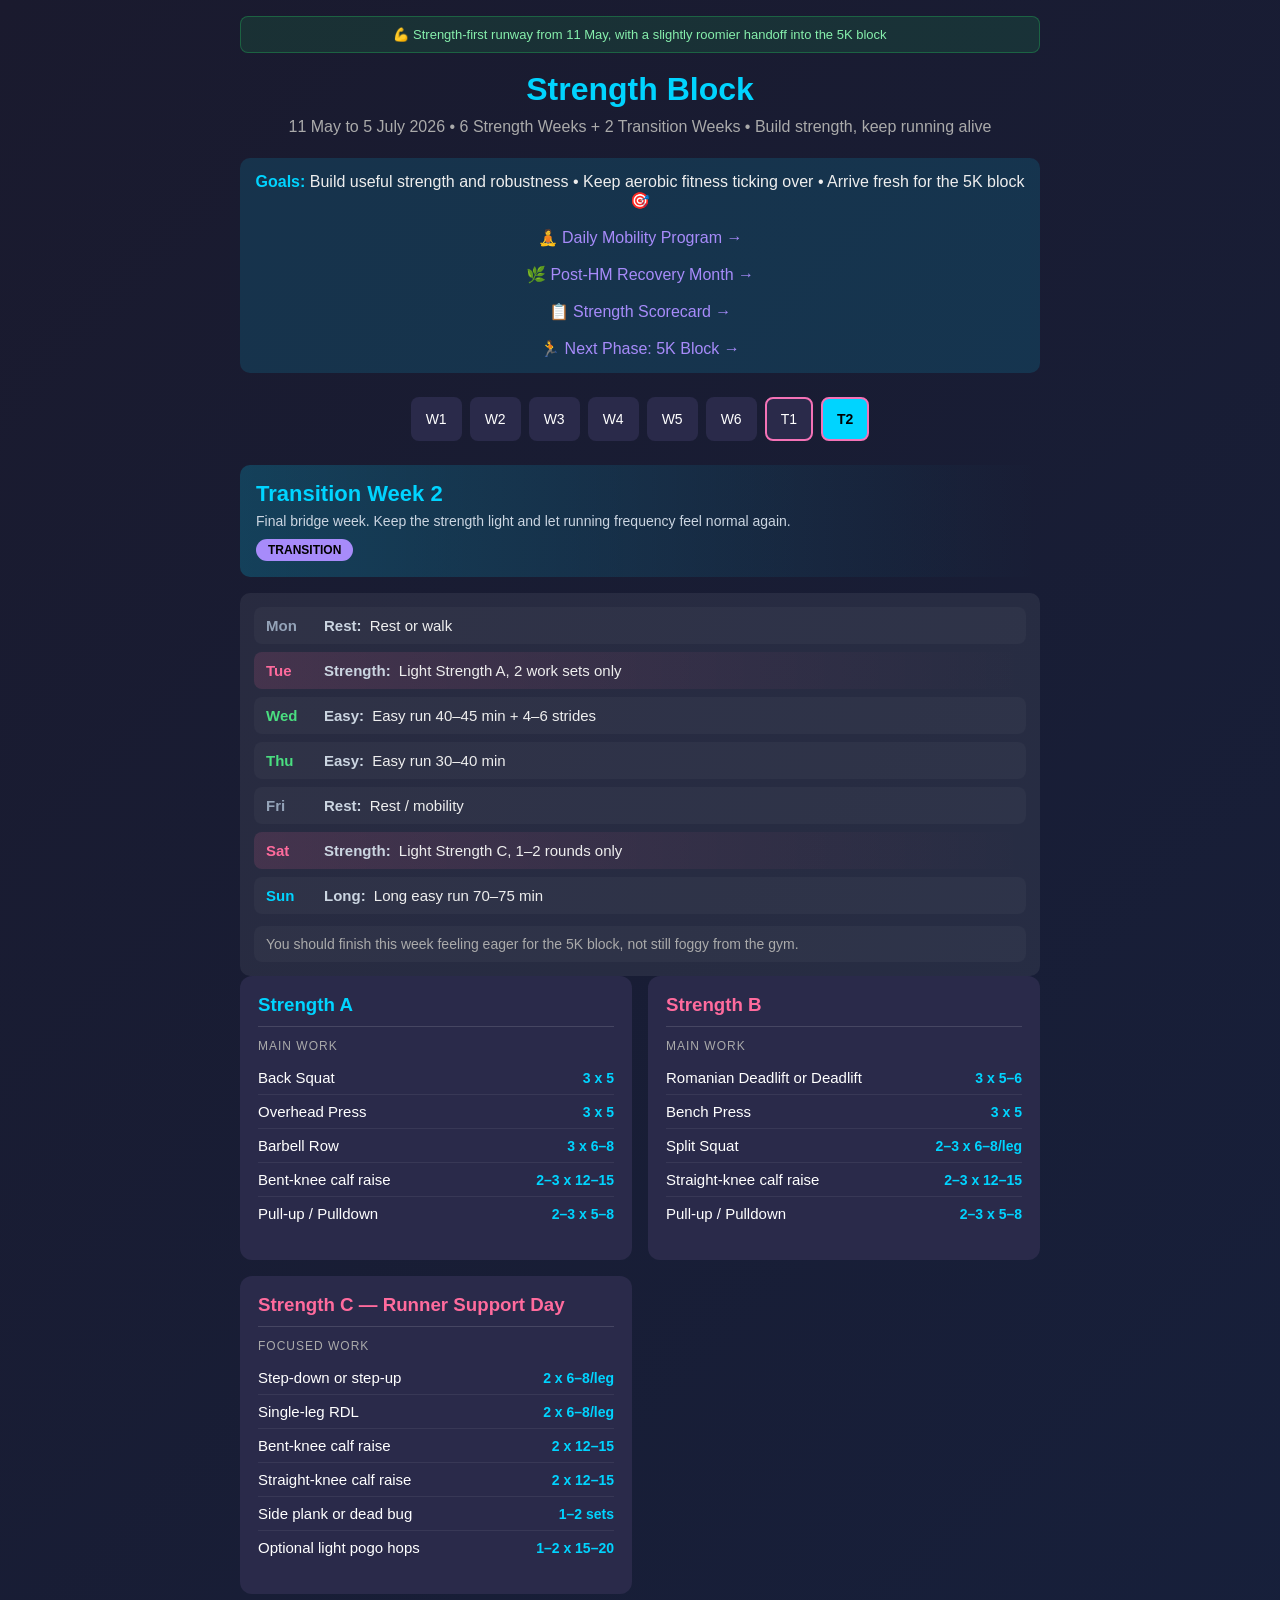
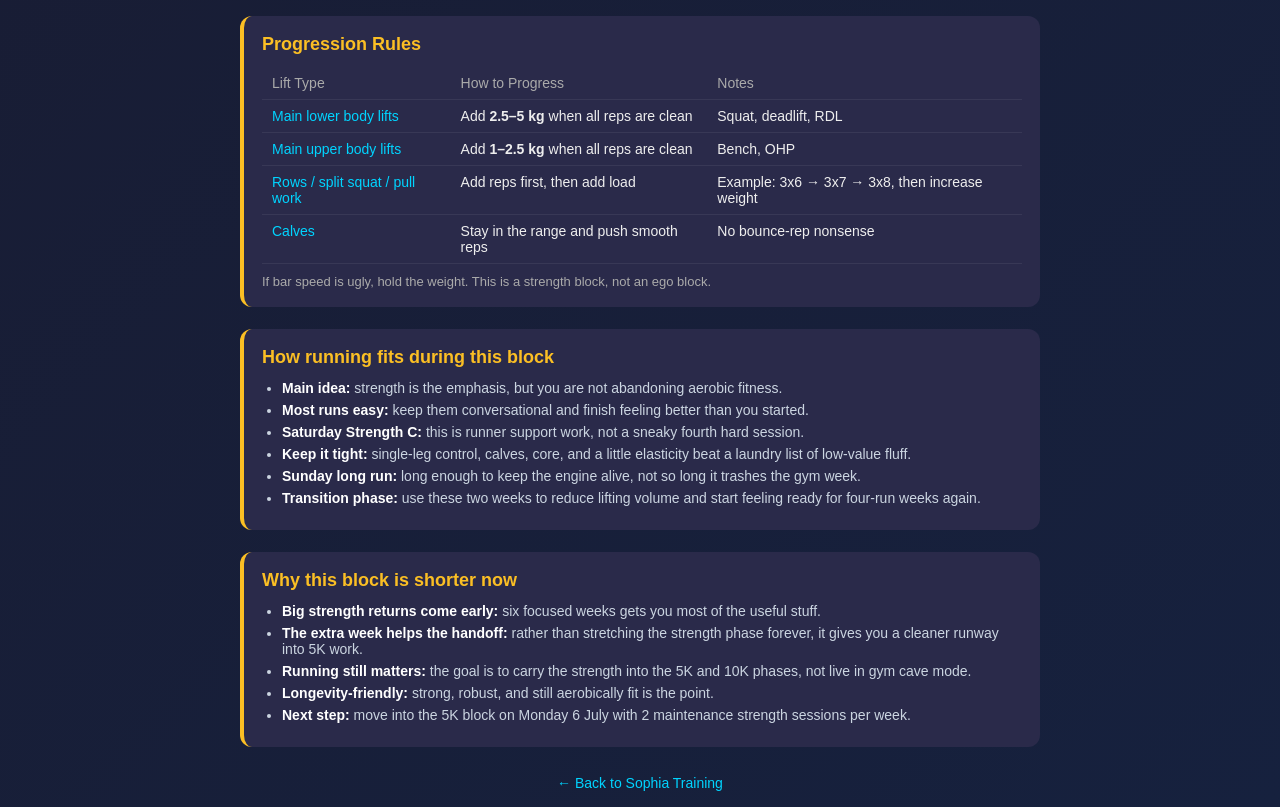
==== index.html @ 0cc6cc64 "Streamline training site accessibility" ====
<!DOCTYPE html>
<html lang="en">
<head>
    <meta charset="UTF-8">
    <meta name="viewport" content="width=device-width, initial-scale=1.0">
    <title>Strength Block</title>
    <link rel="stylesheet" href="styles.css">
</head>
<body>
    <main class="container">
        <div class="draft-banner">💪 Strength-first runway from 11 May, with a slightly roomier handoff into the 5K block</div>

        <h1>Strength Block</h1>
        <p class="subtitle">11 May to 5 July 2026 • 6 Strength Weeks + 2 Transition Weeks • Build strength, keep running alive</p>

        <div class="goal">
            <strong>Goals:</strong> Build useful strength and robustness • Keep aerobic fitness ticking over • Arrive fresh for the 5K block 🎯
            <br><br>
            <a class="goal-link" href="mobility.html">🧘 Daily Mobility Program →</a>
            <br><br>
            <a class="goal-link" href="recovery-block.html">🌿 Post-HM Recovery Month →</a>
            <br><br>
            <a class="goal-link" href="strength-scorecard.html">📋 Strength Scorecard →</a>
            <br><br>
            <a class="goal-link" href="5k-block.html">🏃 Next Phase: 5K Block →</a>
        </div>

        <nav class="week-nav" aria-label="Week selector">
            <button class="week-btn" data-week="1">W1</button>
            <button class="week-btn" data-week="2">W2</button>
            <button class="week-btn" data-week="3">W3</button>
            <button class="week-btn" data-week="4">W4</button>
            <button class="week-btn" data-week="5">W5</button>
            <button class="week-btn" data-week="6">W6</button>
            <button class="week-btn transition" data-week="7">T1</button>
            <button class="week-btn transition" data-week="8">T2</button>
        </nav>

        <div class="week active" id="week1">
            <div class="week-header">
                <h2>Week 1</h2>
                <div class="week-summary">Start light. Learn the rhythm. No heroics.</div>
                <span class="phase-tag phase-build">BASE / GROOVE</span>
            </div>
            <div class="week-card">
                <div class="day day-rest"><div class="day-name">Mon</div><div class="day-desc"><span class="day-type">Rest:</span> Rest or gentle walk</div></div>
                <div class="day day-strength"><div class="day-name">Tue</div><div class="day-desc"><span class="day-type">Strength:</span> Strength A — Squat 42.5 kg, OHP 17.5 kg, Row 25 kg</div></div>
                <div class="day day-easy"><div class="day-name">Wed</div><div class="day-desc"><span class="day-type">Easy:</span> Easy run 30–40 min + 4 strides</div></div>
                <div class="day day-strength"><div class="day-name">Thu</div><div class="day-desc"><span class="day-type">Strength:</span> Strength B — Deadlift 50 kg, Bench 27.5 kg</div></div>
                <div class="day day-rest"><div class="day-name">Fri</div><div class="day-desc"><span class="day-type">Rest:</span> Rest / mobility</div></div>
                <div class="day day-strength"><div class="day-name">Sat</div><div class="day-desc"><span class="day-type">Strength:</span> Strength C — light runner support day</div></div>
                <div class="day day-long"><div class="day-name">Sun</div><div class="day-desc"><span class="day-type">Long:</span> Long easy run 50–60 min</div></div>
                <div class="note">Keep 2–4 reps in reserve on the main lifts. These listed weights are just for week 1. The point is to get stronger without burying the running legs.</div>
            </div>
        </div>

        <div class="week" id="week2">
            <div class="week-header">
                <h2>Week 2</h2>
                <div class="week-summary">Same structure. Tiny progression only if week 1 felt clean.</div>
                <span class="phase-tag phase-build">BASE / GROOVE</span>
            </div>
            <div class="week-card">
                <div class="day day-rest"><div class="day-name">Mon</div><div class="day-desc"><span class="day-type">Rest:</span> Rest or gentle walk</div></div>
                <div class="day day-strength"><div class="day-name">Tue</div><div class="day-desc"><span class="day-type">Strength:</span> Strength A</div></div>
                <div class="day day-easy"><div class="day-name">Wed</div><div class="day-desc"><span class="day-type">Easy:</span> Easy run 35–40 min + 4 strides</div></div>
                <div class="day day-strength"><div class="day-name">Thu</div><div class="day-desc"><span class="day-type">Strength:</span> Strength B</div></div>
                <div class="day day-rest"><div class="day-name">Fri</div><div class="day-desc"><span class="day-type">Rest:</span> Rest / mobility</div></div>
                <div class="day day-strength"><div class="day-name">Sat</div><div class="day-desc"><span class="day-type">Strength:</span> Strength C — light runner support day</div></div>
                <div class="day day-long"><div class="day-name">Sun</div><div class="day-desc"><span class="day-type">Long:</span> Long easy run 55–65 min</div></div>
            </div>
        </div>

        <div class="week" id="week3">
            <div class="week-header">
                <h2>Week 3</h2>
                <div class="week-summary">Build consistency. Add a little more aerobic support, not more drama.</div>
                <span class="phase-tag phase-progress">PROGRESS / BUILD</span>
            </div>
            <div class="week-card">
                <div class="day day-rest"><div class="day-name">Mon</div><div class="day-desc"><span class="day-type">Rest:</span> Rest or walk</div></div>
                <div class="day day-strength"><div class="day-name">Tue</div><div class="day-desc"><span class="day-type">Strength:</span> Strength A</div></div>
                <div class="day day-easy"><div class="day-name">Wed</div><div class="day-desc"><span class="day-type">Easy:</span> Easy run 35–45 min + 4–6 strides</div></div>
                <div class="day day-strength"><div class="day-name">Thu</div><div class="day-desc"><span class="day-type">Strength:</span> Strength B</div></div>
                <div class="day day-rest"><div class="day-name">Fri</div><div class="day-desc"><span class="day-type">Rest:</span> Rest / recovery</div></div>
                <div class="day day-strength"><div class="day-name">Sat</div><div class="day-desc"><span class="day-type">Strength:</span> Strength C — light runner support day</div></div>
                <div class="day day-long"><div class="day-name">Sun</div><div class="day-desc"><span class="day-type">Long:</span> Long easy run 60–70 min</div></div>
            </div>
        </div>

        <div class="week" id="week4">
            <div class="week-header">
                <h2>Week 4</h2>
                <div class="week-summary">Keep building, but stay tidy. No ugly grinders in the gym.</div>
                <span class="phase-tag phase-progress">PROGRESS / BUILD</span>
            </div>
            <div class="week-card">
                <div class="day day-rest"><div class="day-name">Mon</div><div class="day-desc"><span class="day-type">Rest:</span> Rest or walk</div></div>
                <div class="day day-strength"><div class="day-name">Tue</div><div class="day-desc"><span class="day-type">Strength:</span> Strength A</div></div>
                <div class="day day-easy"><div class="day-name">Wed</div><div class="day-desc"><span class="day-type">Easy:</span> Easy run 35–45 min + 4–6 strides</div></div>
                <div class="day day-strength"><div class="day-name">Thu</div><div class="day-desc"><span class="day-type">Strength:</span> Strength B</div></div>
                <div class="day day-rest"><div class="day-name">Fri</div><div class="day-desc"><span class="day-type">Rest:</span> Rest / mobility</div></div>
                <div class="day day-strength"><div class="day-name">Sat</div><div class="day-desc"><span class="day-type">Strength:</span> Strength C — light runner support day</div></div>
                <div class="day day-long"><div class="day-name">Sun</div><div class="day-desc"><span class="day-type">Long:</span> Long easy run 65–75 min</div></div>
            </div>
        </div>

        <div class="week" id="week5">
            <div class="week-header">
                <h2>Week 5</h2>
                <div class="week-summary">Peak strength week, but still sane. Running stays supportive.</div>
                <span class="phase-tag phase-progress">PEAK STRENGTH</span>
            </div>
            <div class="week-card">
                <div class="day day-rest"><div class="day-name">Mon</div><div class="day-desc"><span class="day-type">Rest:</span> Rest or walk</div></div>
                <div class="day day-strength"><div class="day-name">Tue</div><div class="day-desc"><span class="day-type">Strength:</span> Strength A</div></div>
                <div class="day day-easy"><div class="day-name">Wed</div><div class="day-desc"><span class="day-type">Easy:</span> Easy run 35–45 min + strides</div></div>
                <div class="day day-strength"><div class="day-name">Thu</div><div class="day-desc"><span class="day-type">Strength:</span> Strength B</div></div>
                <div class="day day-rest"><div class="day-name">Fri</div><div class="day-desc"><span class="day-type">Rest:</span> Rest / recovery</div></div>
                <div class="day day-strength"><div class="day-name">Sat</div><div class="day-desc"><span class="day-type">Strength:</span> Strength C — light runner support day</div></div>
                <div class="day day-long"><div class="day-name">Sun</div><div class="day-desc"><span class="day-type">Long:</span> Long easy run 70–75 min</div></div>
                <div class="note">If fatigue gets a bit spicy, cut accessory volume before touching the main lifts.</div>
            </div>
        </div>

        <div class="week" id="week6">
            <div class="week-header">
                <h2>Week 6</h2>
                <div class="week-summary">Consolidate. Strong, fresh-ish, and ready to pivot toward running.</div>
                <span class="phase-tag phase-progress">CONSOLIDATE</span>
            </div>
            <div class="week-card">
                <div class="day day-rest"><div class="day-name">Mon</div><div class="day-desc"><span class="day-type">Rest:</span> Rest or walk</div></div>
                <div class="day day-strength"><div class="day-name">Tue</div><div class="day-desc"><span class="day-type">Strength:</span> Strength A, slightly reduced volume</div></div>
                <div class="day day-easy"><div class="day-name">Wed</div><div class="day-desc"><span class="day-type">Easy:</span> Easy run 35–45 min + strides</div></div>
                <div class="day day-strength"><div class="day-name">Thu</div><div class="day-desc"><span class="day-type">Strength:</span> Strength B, slightly reduced volume</div></div>
                <div class="day day-rest"><div class="day-name">Fri</div><div class="day-desc"><span class="day-type">Rest:</span> Rest / mobility</div></div>
                <div class="day day-strength"><div class="day-name">Sat</div><div class="day-desc"><span class="day-type">Strength:</span> Strength C — lighter, reduced volume</div></div>
                <div class="day day-long"><div class="day-name">Sun</div><div class="day-desc"><span class="day-type">Long:</span> Long easy run 65–75 min</div></div>
            </div>
        </div>

        <div class="week" id="week7">
            <div class="week-header">
                <h2>Transition Week 1</h2>
                <div class="week-summary">Start reducing gym fatigue and let the running come back up a notch.</div>
                <span class="phase-tag phase-transition">TRANSITION</span>
            </div>
            <div class="week-card">
                <div class="day day-rest"><div class="day-name">Mon</div><div class="day-desc"><span class="day-type">Rest:</span> Rest or walk</div></div>
                <div class="day day-strength"><div class="day-name">Tue</div><div class="day-desc"><span class="day-type">Strength:</span> Light Strength A</div></div>
                <div class="day day-easy"><div class="day-name">Wed</div><div class="day-desc"><span class="day-type">Easy:</span> Easy run 35–45 min + 4 strides</div></div>
                <div class="day day-easy"><div class="day-name">Thu</div><div class="day-desc"><span class="day-type">Easy:</span> Easy run 30–35 min</div></div>
                <div class="day day-rest"><div class="day-name">Fri</div><div class="day-desc"><span class="day-type">Rest:</span> Rest / mobility</div></div>
                <div class="day day-strength"><div class="day-name">Sat</div><div class="day-desc"><span class="day-type">Strength:</span> Light Strength C</div></div>
                <div class="day day-long"><div class="day-name">Sun</div><div class="day-desc"><span class="day-type">Long:</span> Long easy run 70 min</div></div>
                <div class="note">This week should make you feel more like a runner again, not like you snuck in one more strength block.</div>
            </div>
        </div>

        <div class="week" id="week8">
            <div class="week-header">
                <h2>Transition Week 2</h2>
                <div class="week-summary">Final bridge week. Keep the strength light and let running frequency feel normal again.</div>
                <span class="phase-tag phase-transition">TRANSITION</span>
            </div>
            <div class="week-card">
                <div class="day day-rest"><div class="day-name">Mon</div><div class="day-desc"><span class="day-type">Rest:</span> Rest or walk</div></div>
                <div class="day day-strength"><div class="day-name">Tue</div><div class="day-desc"><span class="day-type">Strength:</span> Light Strength A, 2 work sets only</div></div>
                <div class="day day-easy"><div class="day-name">Wed</div><div class="day-desc"><span class="day-type">Easy:</span> Easy run 40–45 min + 4–6 strides</div></div>
                <div class="day day-easy"><div class="day-name">Thu</div><div class="day-desc"><span class="day-type">Easy:</span> Easy run 30–40 min</div></div>
                <div class="day day-rest"><div class="day-name">Fri</div><div class="day-desc"><span class="day-type">Rest:</span> Rest / mobility</div></div>
                <div class="day day-strength"><div class="day-name">Sat</div><div class="day-desc"><span class="day-type">Strength:</span> Light Strength C, 1–2 rounds only</div></div>
                <div class="day day-long"><div class="day-name">Sun</div><div class="day-desc"><span class="day-type">Long:</span> Long easy run 70–75 min</div></div>
                <div class="note">You should finish this week feeling eager for the 5K block, not still foggy from the gym.</div>
            </div>
        </div>

        <div class="sessions">
            <div class="session session-a">
                <h3>Strength A</h3>
                <div class="exercise-group">
                    <div class="exercise-group-title">Main Work</div>
                    <div class="exercise"><span class="exercise-name">Back Squat</span><span class="exercise-sets">3 x 5</span></div>
                    <div class="exercise"><span class="exercise-name">Overhead Press</span><span class="exercise-sets">3 x 5</span></div>
                    <div class="exercise"><span class="exercise-name">Barbell Row</span><span class="exercise-sets">3 x 6–8</span></div>
                    <div class="exercise"><span class="exercise-name">Bent-knee calf raise</span><span class="exercise-sets">2–3 x 12–15</span></div>
                    <div class="exercise"><span class="exercise-name">Pull-up / Pulldown</span><span class="exercise-sets">2–3 x 5–8</span></div>
                </div>
            </div>

            <div class="session session-b">
                <h3>Strength B</h3>
                <div class="exercise-group">
                    <div class="exercise-group-title">Main Work</div>
                    <div class="exercise"><span class="exercise-name">Romanian Deadlift or Deadlift</span><span class="exercise-sets">3 x 5–6</span></div>
                    <div class="exercise"><span class="exercise-name">Bench Press</span><span class="exercise-sets">3 x 5</span></div>
                    <div class="exercise"><span class="exercise-name">Split Squat</span><span class="exercise-sets">2–3 x 6–8/leg</span></div>
                    <div class="exercise"><span class="exercise-name">Straight-knee calf raise</span><span class="exercise-sets">2–3 x 12–15</span></div>
                    <div class="exercise"><span class="exercise-name">Pull-up / Pulldown</span><span class="exercise-sets">2–3 x 5–8</span></div>
                </div>
            </div>

            <div class="session session-b">
                <h3>Strength C — Runner Support Day</h3>
                <div class="exercise-group">
                    <div class="exercise-group-title">Focused Work</div>
                    <div class="exercise"><span class="exercise-name">Step-down or step-up</span><span class="exercise-sets">2 x 6–8/leg</span></div>
                    <div class="exercise"><span class="exercise-name">Single-leg RDL</span><span class="exercise-sets">2 x 6–8/leg</span></div>
                    <div class="exercise"><span class="exercise-name">Bent-knee calf raise</span><span class="exercise-sets">2 x 12–15</span></div>
                    <div class="exercise"><span class="exercise-name">Straight-knee calf raise</span><span class="exercise-sets">2 x 12–15</span></div>
                    <div class="exercise"><span class="exercise-name">Side plank or dead bug</span><span class="exercise-sets">1–2 sets</span></div>
                    <div class="exercise"><span class="exercise-name">Optional light pogo hops</span><span class="exercise-sets">1–2 x 15–20</span></div>
                </div>
            </div>
        </div>

        <div class="info-box">
            <h4>Progression Rules</h4>
            <table>
                <caption class="sr-only">Progression Rules</caption>
                <thead>
                    <tr><th scope="col">Lift Type</th><th scope="col">How to Progress</th><th scope="col">Notes</th></tr>
                </thead>
                <tbody>
                    <tr>
                        <td>Main lower body lifts</td>
                        <td>Add <strong>2.5–5 kg</strong> when all reps are clean</td>
                        <td>Squat, deadlift, RDL</td>
                    </tr>
                    <tr>
                        <td>Main upper body lifts</td>
                        <td>Add <strong>1–2.5 kg</strong> when all reps are clean</td>
                        <td>Bench, OHP</td>
                    </tr>
                    <tr>
                        <td>Rows / split squat / pull work</td>
                        <td>Add reps first, then add load</td>
                        <td>Example: 3x6 → 3x7 → 3x8, then increase weight</td>
                    </tr>
                    <tr>
                        <td>Calves</td>
                        <td>Stay in the range and push smooth reps</td>
                        <td>No bounce-rep nonsense</td>
                    </tr>
                </tbody>
            </table>
            <p>If bar speed is ugly, hold the weight. This is a strength block, not an ego block.</p>
        </div>

        <div class="info-box">
            <h4>How running fits during this block</h4>
            <ul>
                <li><strong>Main idea:</strong> strength is the emphasis, but you are not abandoning aerobic fitness.</li>
                <li><strong>Most runs easy:</strong> keep them conversational and finish feeling better than you started.</li>
                <li><strong>Saturday Strength C:</strong> this is runner support work, not a sneaky fourth hard session.</li>
                <li><strong>Keep it tight:</strong> single-leg control, calves, core, and a little elasticity beat a laundry list of low-value fluff.</li>
                <li><strong>Sunday long run:</strong> long enough to keep the engine alive, not so long it trashes the gym week.</li>
                <li><strong>Transition phase:</strong> use these two weeks to reduce lifting volume and start feeling ready for four-run weeks again.</li>
            </ul>
        </div>

        <div class="info-box">
            <h4>Why this block is shorter now</h4>
            <ul>
                <li><strong>Big strength returns come early:</strong> six focused weeks gets you most of the useful stuff.</li>
                <li><strong>The extra week helps the handoff:</strong> rather than stretching the strength phase forever, it gives you a cleaner runway into 5K work.</li>
                <li><strong>Running still matters:</strong> the goal is to carry the strength into the 5K and 10K phases, not live in gym cave mode.</li>
                <li><strong>Longevity-friendly:</strong> strong, robust, and still aerobically fit is the point.</li>
                <li><strong>Next step:</strong> move into the 5K block on Monday 6 July with 2 maintenance strength sessions per week.</li>
            </ul>
        </div>
        <a class="back-link" href="index.html">← Back to Sophia Training</a>
    </main>

    <script src="training.js"></script>
    <script>
        document.addEventListener("DOMContentLoaded", function() {
            initWeekTabs({ initialWeek: getWeekFromDate("2026-05-18", 8) });
        });
    </script>
</body>
</html>
---- styles.css ----
* { box-sizing: border-box; margin: 0; padding: 0; }

:root {
    color-scheme: dark;
    --bg-start: #1a1a2e;
    --bg-end: #16213e;
    --panel: #2a2a4a;
    --panel-soft: #ffffff11;
    --panel-softer: #ffffff08;
    --text: #eeeeee;
    --muted: #cbd5e1;
    --subtle: #aaaaaa;
    --subtle-strong: #cbd5e1;
    --cyan: #00d4ff;
    --green: #4ade80;
    --yellow: #fbbf24;
    --pink: #ff6b9d;
    --purple: #a78bfa;
    --red: #f87171;
    --focus: #fbbf24;
}

html { scroll-behavior: smooth; }

body {
    font-family: -apple-system, BlinkMacSystemFont, 'Segoe UI', Roboto, sans-serif;
    background: linear-gradient(135deg, var(--bg-start) 0%, var(--bg-end) 100%);
    color: var(--text);
    min-height: 100vh;
    padding: 16px;
}

a { color: var(--cyan); }
a:hover { text-decoration: underline; }
a:focus-visible,
button:focus-visible,
input:focus-visible {
    outline: 3px solid var(--focus);
    outline-offset: 3px;
}

.container { max-width: 800px; margin: 0 auto; }
.sr-only {
    position: absolute;
    width: 1px;
    height: 1px;
    padding: 0;
    margin: -1px;
    overflow: hidden;
    clip: rect(0, 0, 0, 0);
    white-space: nowrap;
    border: 0;
}

h1 { text-align: center; margin-bottom: 10px; color: var(--cyan); }
.subtitle { text-align: center; color: var(--subtle); margin-bottom: 22px; }

.goal {
    text-align: center;
    background: #00d4ff22;
    padding: 15px;
    border-radius: 10px;
    margin-bottom: 24px;
}
.goal strong { color: var(--cyan); }
.goal-links {
    display: grid;
    gap: 10px;
    list-style: none;
    margin-top: 16px;
}
.goal a,
.goal-link {
    color: var(--purple);
    text-decoration: none;
}

.draft-banner {
    background: #22c55e22;
    border: 1px solid #22c55e55;
    padding: 10px 15px;
    border-radius: 8px;
    text-align: center;
    margin-bottom: 18px;
    font-size: 13px;
    color: #86efac;
}

.week-nav {
    display: flex;
    flex-wrap: wrap;
    gap: 8px;
    justify-content: center;
    margin-bottom: 24px;
}
.week-btn {
    min-width: 44px;
    min-height: 44px;
    padding: 10px 14px;
    background: var(--panel);
    border: 1px solid transparent;
    color: #fff;
    border-radius: 8px;
    cursor: pointer;
    font-size: 14px;
    transition: background-color 0.2s, color 0.2s, border-color 0.2s;
}
.week-btn:hover,
.week-btn.active,
.week-btn[aria-selected="true"] {
    background: var(--cyan);
    color: #000;
    font-weight: bold;
}
.week-btn.transition { border: 2px solid #f472b6; }
.week-btn.taper { border: 2px solid #ff6b6b; }
.week-btn.busy,
.week-btn.deload { border: 2px solid var(--purple); }
.week-btn.race { background: #ff6b6b; color: #fff; }

.week[hidden] { display: none; }
.week { display: none; }
.week.active { display: block; }
.week-header {
    background: linear-gradient(90deg, #00d4ff33, transparent);
    padding: 16px;
    border-radius: 10px;
    margin-bottom: 16px;
}
.week-header h2 { color: var(--cyan); margin-bottom: 4px; font-size: 22px; }
.week-summary { color: var(--muted); font-size: 14px; margin-top: 6px; }
.phase-tag {
    display: inline-block;
    padding: 4px 12px;
    border-radius: 20px;
    font-size: 12px;
    font-weight: bold;
    margin-top: 10px;
}
.phase-build,
.phase-recover { background: var(--green); color: #000; }
.phase-progress,
.phase-specific,
.phase-maintain,
.phase-peak { background: var(--yellow); color: #000; }
.phase-transition,
.phase-sharpen,
.phase-reset,
.phase-deload { background: var(--purple); color: #000; }
.phase-race,
.phase-taper { background: var(--red); color: #000; }

.week-card {
    background: var(--panel-soft);
    padding: 14px;
    border-radius: 10px;
    display: grid;
    gap: 8px;
}
.day {
    display: flex;
    align-items: center;
    gap: 10px;
    padding: 10px 12px;
    background: var(--panel-softer);
    border-radius: 8px;
}
.day-name { font-weight: bold; font-size: 15px; min-width: 48px; }
.day-strength { background: linear-gradient(90deg, #ff6b9d22, transparent); }
.day-strength .day-name { color: var(--pink); }
.day-easy .day-name { color: var(--green); }
.day-quality .day-name { color: var(--yellow); }
.day-rest .day-name { color: #94a3b8; }
.day-long .day-name { color: var(--cyan); }
.day-desc { color: var(--text); font-size: 15px; flex: 1; }
.day-type {
    display: inline-block;
    margin-right: 4px;
    color: var(--subtle-strong);
    font-weight: 700;
}
.note {
    margin-top: 4px;
    padding: 10px 12px;
    background: var(--panel-softer);
    border-radius: 8px;
    font-size: 14px;
    color: var(--subtle);
}

.sessions { display: grid; gap: 16px; }
@media (min-width: 700px) { .sessions { grid-template-columns: 1fr 1fr; } }
.session {
    background: var(--panel);
    border-radius: 12px;
    padding: 18px;
}
.session h3 {
    color: var(--cyan);
    margin-bottom: 12px;
    padding-bottom: 10px;
    border-bottom: 1px solid #ffffff22;
}
.session-b h3 { color: var(--pink); }
.exercise-group { margin-bottom: 12px; }
.exercise-group-title {
    font-size: 12px;
    color: var(--subtle);
    text-transform: uppercase;
    margin-bottom: 8px;
    letter-spacing: 1px;
}
.exercise {
    display: flex;
    justify-content: space-between;
    align-items: center;
    gap: 10px;
    padding: 8px 0;
    border-bottom: 1px solid #ffffff11;
}
.exercise:last-child { border-bottom: none; }
.exercise-name { flex: 1; font-size: 15px; color: #fff; }
.exercise-sets {
    color: var(--cyan);
    font-weight: bold;
    white-space: nowrap;
    font-size: 14px;
}

.info-box,
.section {
    margin-top: 22px;
    padding: 18px;
    background: var(--panel);
    border-radius: 12px;
    border-left: 4px solid var(--yellow);
}
.info-box h4,
.section h2 {
    color: var(--yellow);
    margin-bottom: 12px;
    font-size: 18px;
}
.info-box table,
.section table,
table {
    width: 100%;
    border-collapse: collapse;
    font-size: 14px;
    margin-top: 10px;
}
caption {
    color: var(--subtle-strong);
    font-weight: 700;
    margin-bottom: 8px;
    text-align: left;
}
.info-box th,
.info-box td,
.section th,
.section td,
th,
td {
    padding: 8px 10px;
    text-align: left;
    border-bottom: 1px solid #ffffff11;
    vertical-align: top;
}
.info-box th,
.section th,
th { color: var(--subtle); font-weight: normal; }
.info-box td:first-child,
.section td:first-child,
td:first-child { color: var(--cyan); }
.info-box p,
.section p { color: var(--subtle); font-size: 13px; margin-top: 10px; }
.info-box ul,
.section ul { padding-left: 20px; }
.info-box li,
.section li { font-size: 14px; color: var(--muted); margin-bottom: 6px; }
.info-box li strong,
.section li strong,
.section strong { color: #fff; }

.back-link {
    display: block;
    text-align: center;
    margin-top: 28px;
    color: var(--cyan);
    text-decoration: none;
    font-size: 14px;
}

.archive-links { display: grid; gap: 12px; }
.archive-link {
    display: block;
    padding: 14px 16px;
    background: var(--panel-softer);
    border-radius: 10px;
    text-decoration: none;
    color: var(--text);
    transition: background-color 0.2s;
}
.archive-link:hover { background: #00d4ff22; }
.archive-link strong { color: var(--cyan); display: block; margin-bottom: 4px; }
.archive-link span { color: var(--subtle); font-size: 14px; }

@media (prefers-reduced-motion: reduce) {
    html { scroll-behavior: auto; }
    *,
    *::before,
    *::after {
        animation-duration: 0.01ms !important;
        animation-iteration-count: 1 !important;
        scroll-behavior: auto !important;
        transition-duration: 0.01ms !important;
    }
}

@media (max-width: 600px) {
    body { padding: 12px; }
    h1 { font-size: 28px; }
    .subtitle { font-size: 15px; margin-bottom: 18px; }
    .goal { padding: 12px; margin-bottom: 18px; font-size: 15px; }
    .week-nav { gap: 6px; margin-bottom: 18px; }
    .week-btn { padding: 9px 11px; font-size: 13px; }
    .week-header { padding: 14px; }
    .week-header h2 { font-size: 20px; }
    .week-summary { font-size: 13px; }
    .week-card { padding: 10px; gap: 6px; }
    .day { padding: 9px 10px; align-items: flex-start; }
    .day-name { min-width: 40px; font-size: 14px; }
    .day-desc { font-size: 14px; line-height: 1.4; }
    .exercise { align-items: flex-start; }
    .exercise-name { font-size: 14px; }
    .exercise-sets { font-size: 13px; }
    .info-box,
    .section { padding: 14px; overflow-x: auto; }
    .info-box table,
    .section table,
    table { font-size: 13px; }
    .info-box th,
    .info-box td,
    .section th,
    .section td,
    th,
    td { padding: 7px 8px; }
}
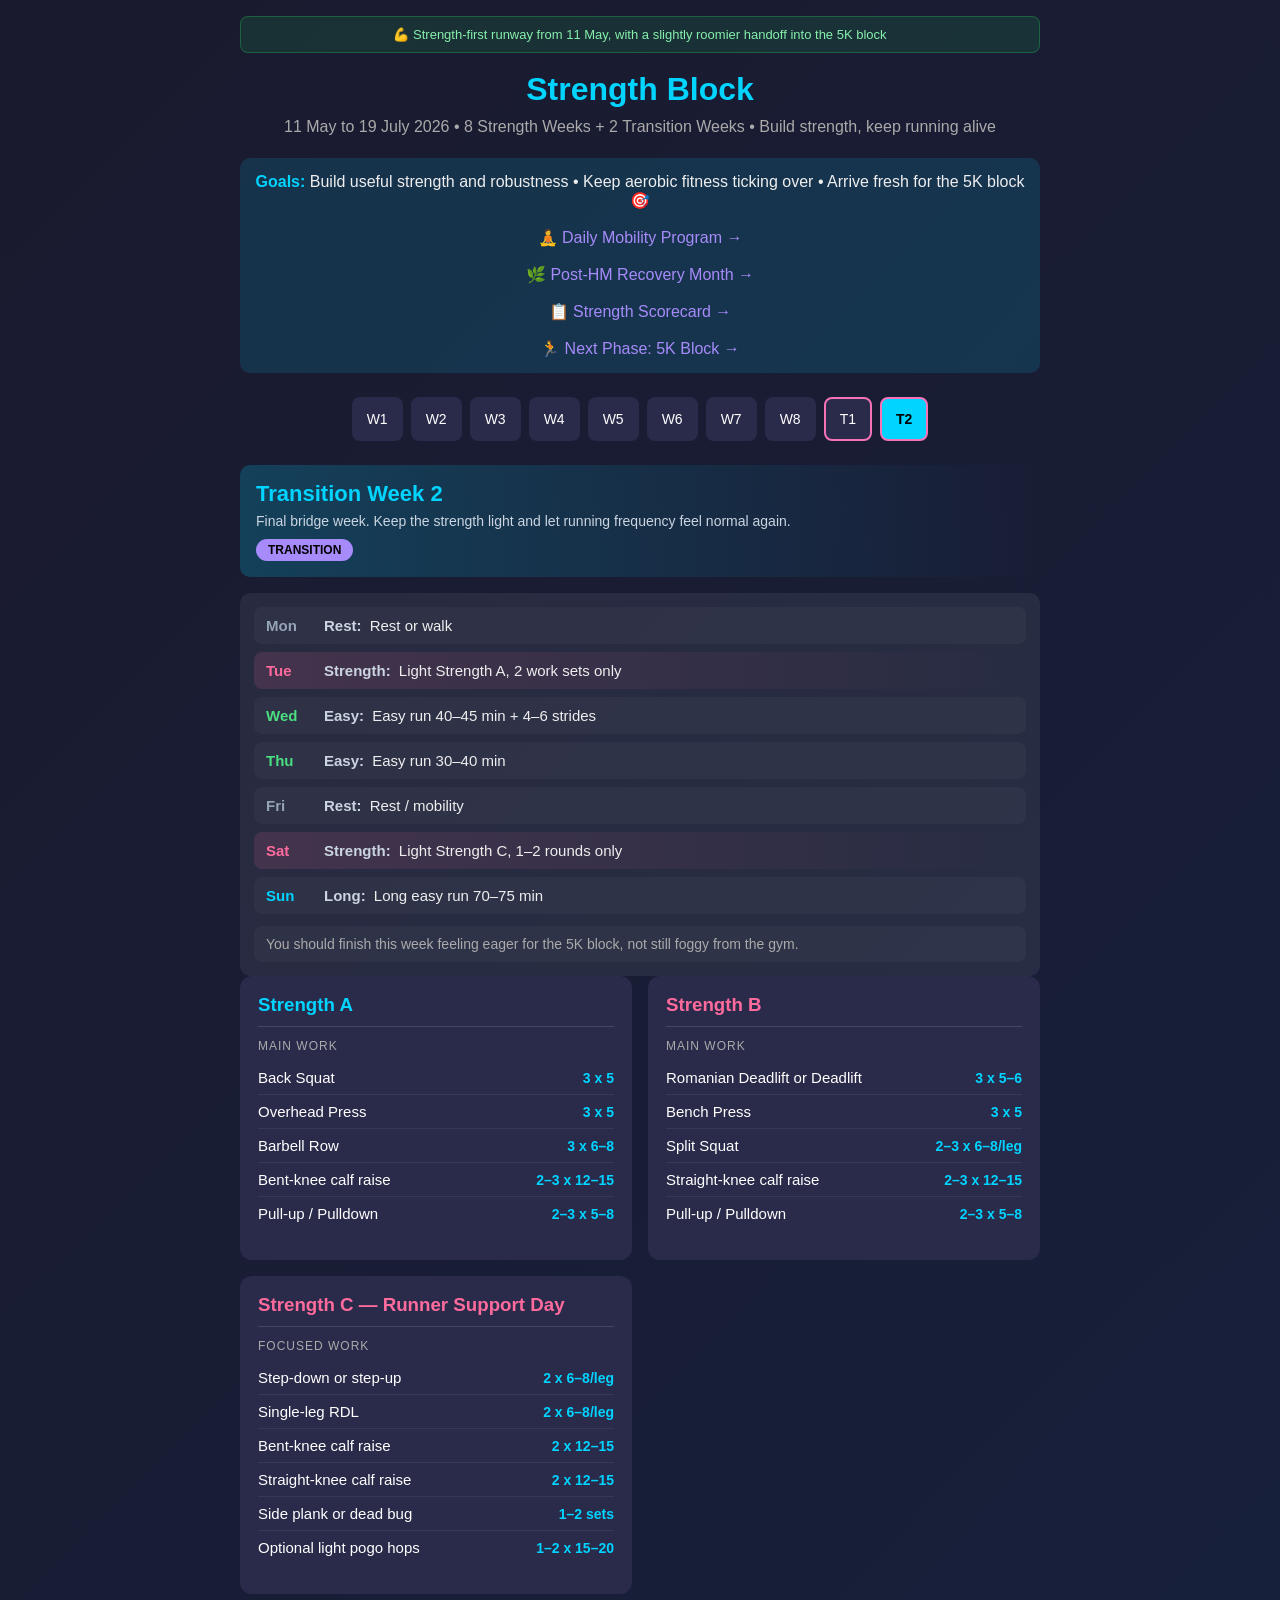
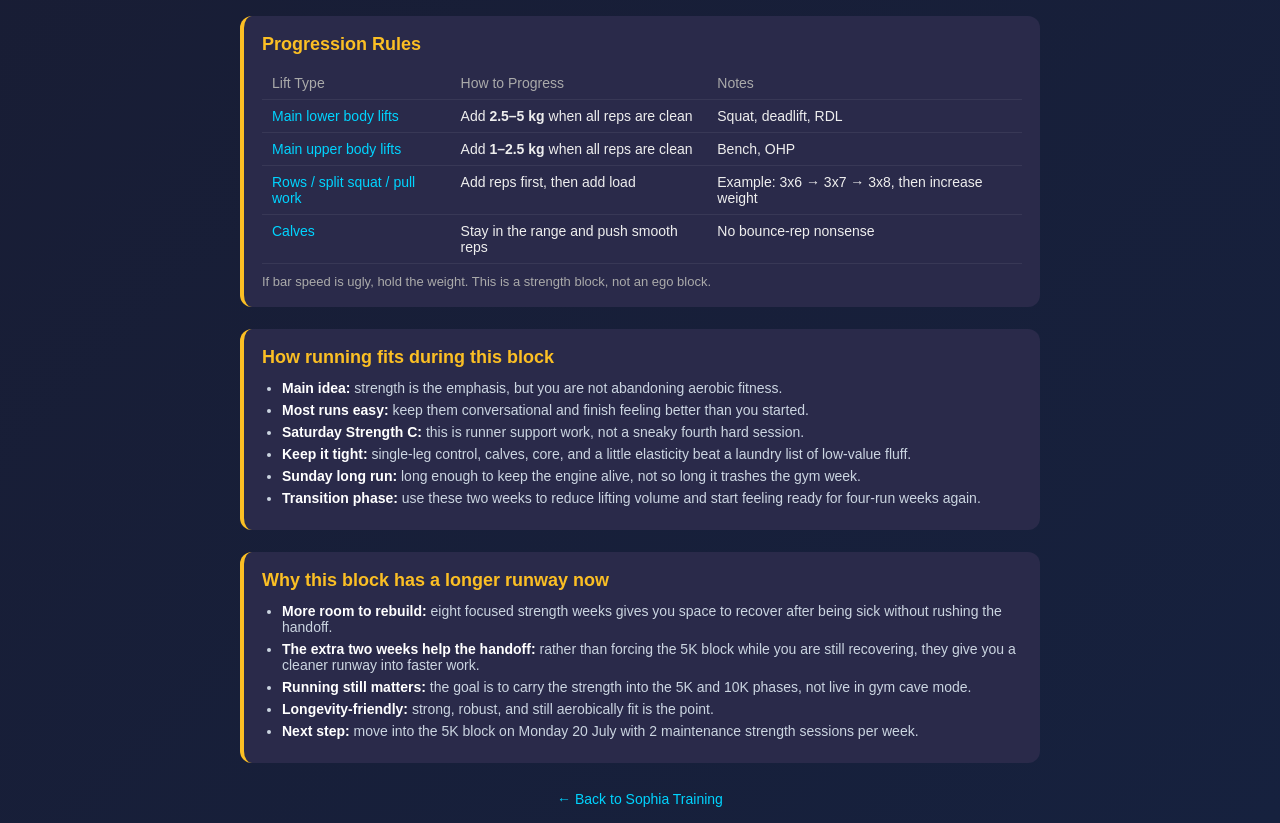
==== commit bc6e0d98: "Extend strength block after illness" ====
--- a/index.html
+++ b/index.html
@@ -11,7 +11,7 @@
         <div class="draft-banner">💪 Strength-first runway from 11 May, with a slightly roomier handoff into the 5K block</div>
 
         <h1>Strength Block</h1>
-        <p class="subtitle">11 May to 5 July 2026 • 6 Strength Weeks + 2 Transition Weeks • Build strength, keep running alive</p>
+        <p class="subtitle">11 May to 19 July 2026 • 8 Strength Weeks + 2 Transition Weeks • Build strength, keep running alive</p>
 
         <div class="goal">
             <strong>Goals:</strong> Build useful strength and robustness • Keep aerobic fitness ticking over • Arrive fresh for the 5K block 🎯
@@ -32,8 +32,10 @@
             <button class="week-btn" data-week="4">W4</button>
             <button class="week-btn" data-week="5">W5</button>
             <button class="week-btn" data-week="6">W6</button>
-            <button class="week-btn transition" data-week="7">T1</button>
-            <button class="week-btn transition" data-week="8">T2</button>
+            <button class="week-btn" data-week="7">W7</button>
+            <button class="week-btn" data-week="8">W8</button>
+            <button class="week-btn transition" data-week="9">T1</button>
+            <button class="week-btn transition" data-week="10">T2</button>
         </nav>
 
         <div class="week active" id="week1">
@@ -139,8 +141,43 @@
                 <div class="day day-long"><div class="day-name">Sun</div><div class="day-desc"><span class="day-type">Long:</span> Long easy run 65–75 min</div></div>
             </div>
         </div>
-
         <div class="week" id="week7">
+            <div class="week-header">
+                <h2>Week 7</h2>
+                <div class="week-summary">Rebuild after being sick. Keep the structure, but let the body catch up.</div>
+                <span class="phase-tag phase-progress">REBUILD / RETURN</span>
+            </div>
+            <div class="week-card">
+                <div class="day day-rest"><div class="day-name">Mon</div><div class="day-desc"><span class="day-type">Rest:</span> Rest or easy walk</div></div>
+                <div class="day day-strength"><div class="day-name">Tue</div><div class="day-desc"><span class="day-type">Strength:</span> Strength A, conservative loads</div></div>
+                <div class="day day-easy"><div class="day-name">Wed</div><div class="day-desc"><span class="day-type">Easy:</span> Easy run 30–40 min, only if symptoms are clear</div></div>
+                <div class="day day-strength"><div class="day-name">Thu</div><div class="day-desc"><span class="day-type">Strength:</span> Strength B, leave plenty in reserve</div></div>
+                <div class="day day-rest"><div class="day-name">Fri</div><div class="day-desc"><span class="day-type">Rest:</span> Rest / mobility</div></div>
+                <div class="day day-strength"><div class="day-name">Sat</div><div class="day-desc"><span class="day-type">Strength:</span> Strength C — light runner support day</div></div>
+                <div class="day day-long"><div class="day-name">Sun</div><div class="day-desc"><span class="day-type">Long:</span> Long easy run 55–70 min, effort very easy</div></div>
+                <div class="note">This is a return-to-rhythm week. If anything feels off, cut the run volume first and keep the lifts crisp rather than heavy.</div>
+            </div>
+        </div>
+
+        <div class="week" id="week8">
+            <div class="week-header">
+                <h2>Week 8</h2>
+                <div class="week-summary">Consolidate the extended strength block before the two-week handoff.</div>
+                <span class="phase-tag phase-progress">CONSOLIDATE</span>
+            </div>
+            <div class="week-card">
+                <div class="day day-rest"><div class="day-name">Mon</div><div class="day-desc"><span class="day-type">Rest:</span> Rest or walk</div></div>
+                <div class="day day-strength"><div class="day-name">Tue</div><div class="day-desc"><span class="day-type">Strength:</span> Strength A</div></div>
+                <div class="day day-easy"><div class="day-name">Wed</div><div class="day-desc"><span class="day-type">Easy:</span> Easy run 35–45 min + optional strides</div></div>
+                <div class="day day-strength"><div class="day-name">Thu</div><div class="day-desc"><span class="day-type">Strength:</span> Strength B</div></div>
+                <div class="day day-rest"><div class="day-name">Fri</div><div class="day-desc"><span class="day-type">Rest:</span> Rest / mobility</div></div>
+                <div class="day day-strength"><div class="day-name">Sat</div><div class="day-desc"><span class="day-type">Strength:</span> Strength C — light runner support day</div></div>
+                <div class="day day-long"><div class="day-name">Sun</div><div class="day-desc"><span class="day-type">Long:</span> Long easy run 65–75 min</div></div>
+                <div class="note">If the sickness hangover is still there, treat this as another rebuild week. The goal is to arrive healthy for the transition, not to win July.</div>
+            </div>
+        </div>
+
+        <div class="week" id="week9">
             <div class="week-header">
                 <h2>Transition Week 1</h2>
                 <div class="week-summary">Start reducing gym fatigue and let the running come back up a notch.</div>
@@ -158,7 +195,7 @@
             </div>
         </div>
 
-        <div class="week" id="week8">
+        <div class="week" id="week10">
             <div class="week-header">
                 <h2>Transition Week 2</h2>
                 <div class="week-summary">Final bridge week. Keep the strength light and let running frequency feel normal again.</div>
@@ -261,13 +298,13 @@
         </div>
 
         <div class="info-box">
-            <h4>Why this block is shorter now</h4>
+            <h4>Why this block has a longer runway now</h4>
             <ul>
-                <li><strong>Big strength returns come early:</strong> six focused weeks gets you most of the useful stuff.</li>
-                <li><strong>The extra week helps the handoff:</strong> rather than stretching the strength phase forever, it gives you a cleaner runway into 5K work.</li>
+                <li><strong>More room to rebuild:</strong> eight focused strength weeks gives you space to recover after being sick without rushing the handoff.</li>
+                <li><strong>The extra two weeks help the handoff:</strong> rather than forcing the 5K block while you are still recovering, they give you a cleaner runway into faster work.</li>
                 <li><strong>Running still matters:</strong> the goal is to carry the strength into the 5K and 10K phases, not live in gym cave mode.</li>
                 <li><strong>Longevity-friendly:</strong> strong, robust, and still aerobically fit is the point.</li>
-                <li><strong>Next step:</strong> move into the 5K block on Monday 6 July with 2 maintenance strength sessions per week.</li>
+                <li><strong>Next step:</strong> move into the 5K block on Monday 20 July with 2 maintenance strength sessions per week.</li>
             </ul>
         </div>
         <a class="back-link" href="index.html">← Back to Sophia Training</a>
@@ -276,7 +313,7 @@
     <script src="training.js"></script>
     <script>
         document.addEventListener("DOMContentLoaded", function() {
-            initWeekTabs({ initialWeek: getWeekFromDate("2026-05-18", 8) });
+            initWeekTabs({ initialWeek: getWeekFromDate("2026-05-18", 10) });
         });
     </script>
 </body>
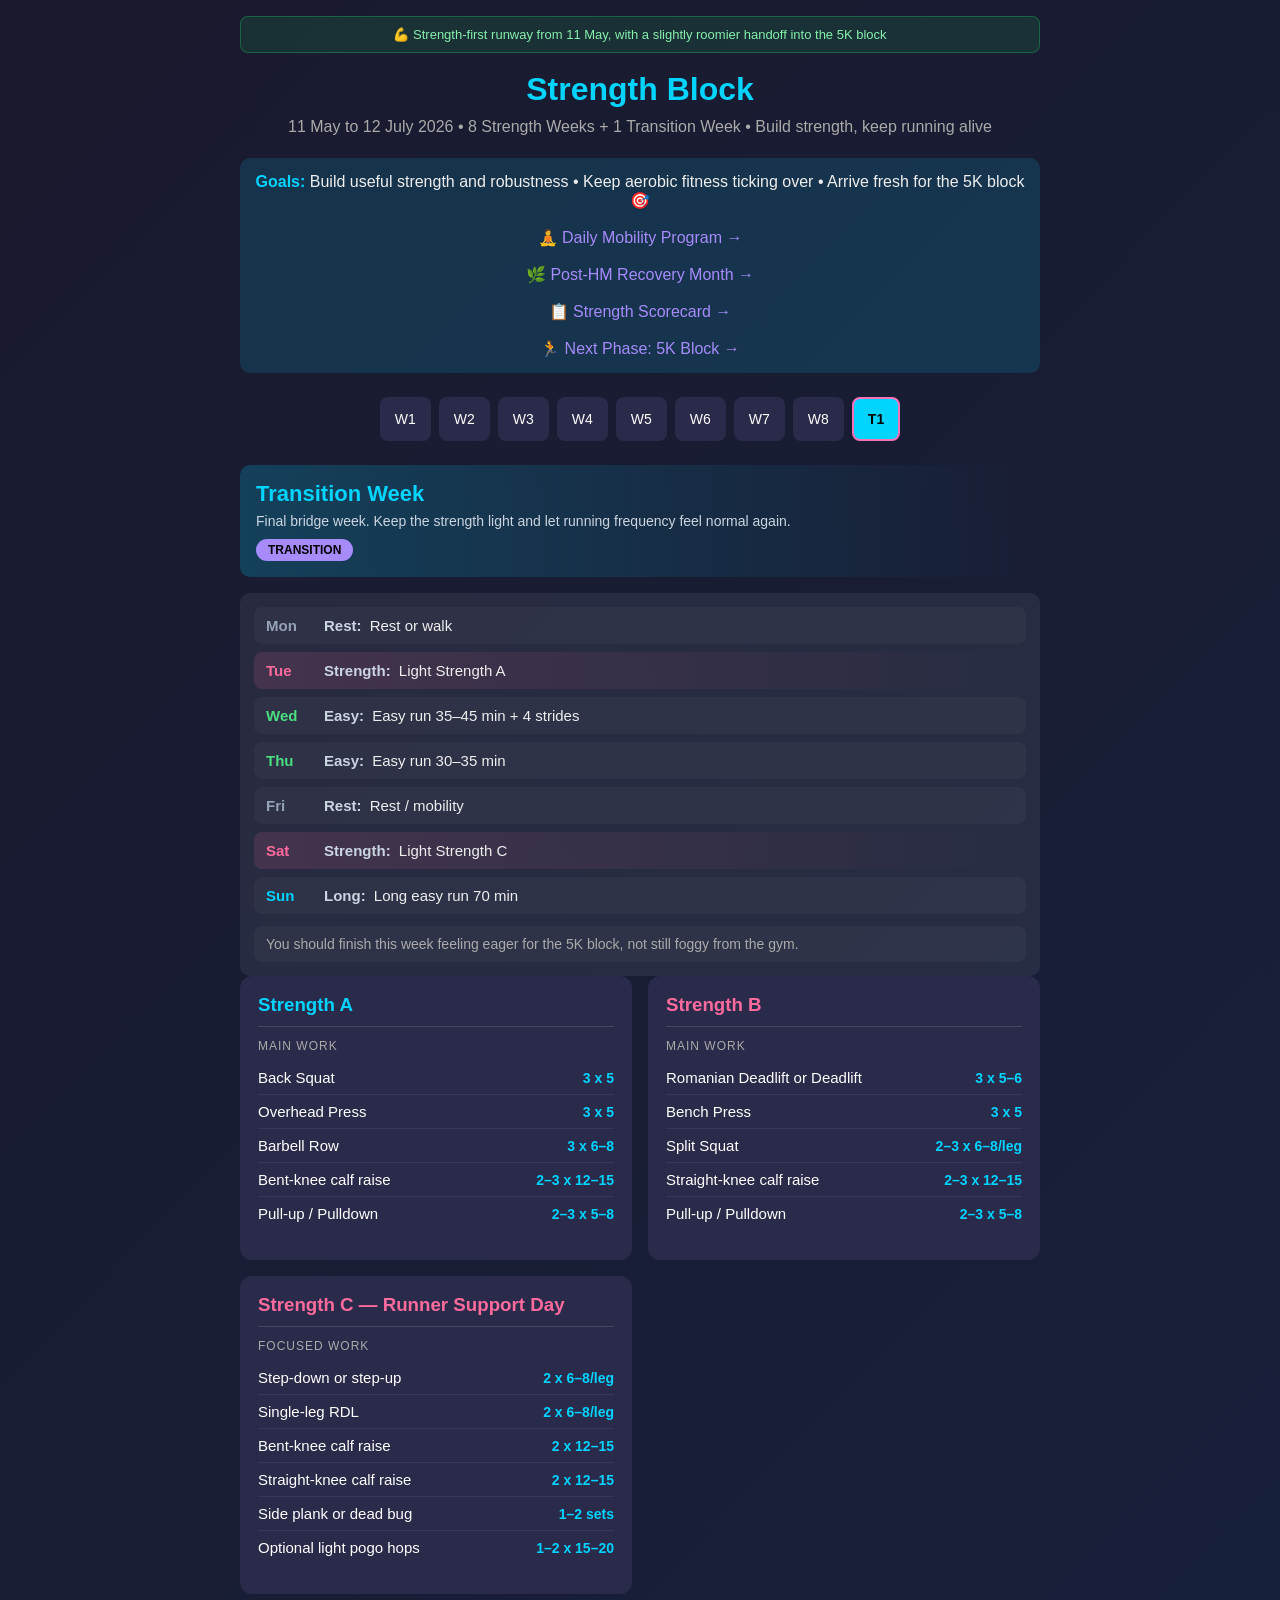
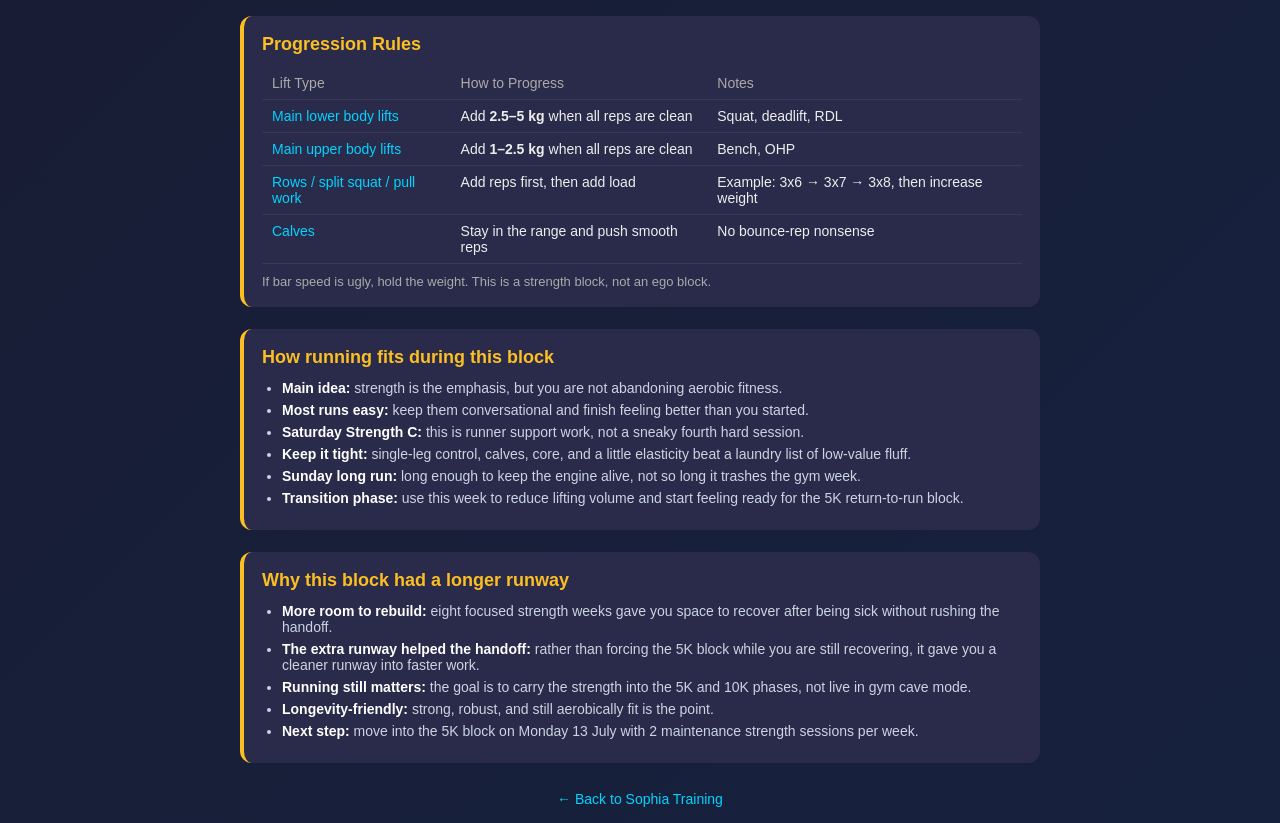
==== commit 0ab59594: "Update 5K return-to-run block" ====
--- a/index.html
+++ b/index.html
@@ -11,7 +11,7 @@
         <div class="draft-banner">💪 Strength-first runway from 11 May, with a slightly roomier handoff into the 5K block</div>
 
         <h1>Strength Block</h1>
-        <p class="subtitle">11 May to 19 July 2026 • 8 Strength Weeks + 2 Transition Weeks • Build strength, keep running alive</p>
+        <p class="subtitle">11 May to 12 July 2026 • 8 Strength Weeks + 1 Transition Week • Build strength, keep running alive</p>
 
         <div class="goal">
             <strong>Goals:</strong> Build useful strength and robustness • Keep aerobic fitness ticking over • Arrive fresh for the 5K block 🎯
@@ -35,7 +35,6 @@
             <button class="week-btn" data-week="7">W7</button>
             <button class="week-btn" data-week="8">W8</button>
             <button class="week-btn transition" data-week="9">T1</button>
-            <button class="week-btn transition" data-week="10">T2</button>
         </nav>
 
         <div class="week active" id="week1">
@@ -179,8 +178,8 @@
 
         <div class="week" id="week9">
             <div class="week-header">
-                <h2>Transition Week 1</h2>
-                <div class="week-summary">Start reducing gym fatigue and let the running come back up a notch.</div>
+                <h2>Transition Week</h2>
+                <div class="week-summary">Final bridge week. Keep the strength light and let running frequency feel normal again.</div>
                 <span class="phase-tag phase-transition">TRANSITION</span>
             </div>
             <div class="week-card">
@@ -191,24 +190,6 @@
                 <div class="day day-rest"><div class="day-name">Fri</div><div class="day-desc"><span class="day-type">Rest:</span> Rest / mobility</div></div>
                 <div class="day day-strength"><div class="day-name">Sat</div><div class="day-desc"><span class="day-type">Strength:</span> Light Strength C</div></div>
                 <div class="day day-long"><div class="day-name">Sun</div><div class="day-desc"><span class="day-type">Long:</span> Long easy run 70 min</div></div>
-                <div class="note">This week should make you feel more like a runner again, not like you snuck in one more strength block.</div>
-            </div>
-        </div>
-
-        <div class="week" id="week10">
-            <div class="week-header">
-                <h2>Transition Week 2</h2>
-                <div class="week-summary">Final bridge week. Keep the strength light and let running frequency feel normal again.</div>
-                <span class="phase-tag phase-transition">TRANSITION</span>
-            </div>
-            <div class="week-card">
-                <div class="day day-rest"><div class="day-name">Mon</div><div class="day-desc"><span class="day-type">Rest:</span> Rest or walk</div></div>
-                <div class="day day-strength"><div class="day-name">Tue</div><div class="day-desc"><span class="day-type">Strength:</span> Light Strength A, 2 work sets only</div></div>
-                <div class="day day-easy"><div class="day-name">Wed</div><div class="day-desc"><span class="day-type">Easy:</span> Easy run 40–45 min + 4–6 strides</div></div>
-                <div class="day day-easy"><div class="day-name">Thu</div><div class="day-desc"><span class="day-type">Easy:</span> Easy run 30–40 min</div></div>
-                <div class="day day-rest"><div class="day-name">Fri</div><div class="day-desc"><span class="day-type">Rest:</span> Rest / mobility</div></div>
-                <div class="day day-strength"><div class="day-name">Sat</div><div class="day-desc"><span class="day-type">Strength:</span> Light Strength C, 1–2 rounds only</div></div>
-                <div class="day day-long"><div class="day-name">Sun</div><div class="day-desc"><span class="day-type">Long:</span> Long easy run 70–75 min</div></div>
                 <div class="note">You should finish this week feeling eager for the 5K block, not still foggy from the gym.</div>
             </div>
         </div>
@@ -293,18 +274,18 @@
                 <li><strong>Saturday Strength C:</strong> this is runner support work, not a sneaky fourth hard session.</li>
                 <li><strong>Keep it tight:</strong> single-leg control, calves, core, and a little elasticity beat a laundry list of low-value fluff.</li>
                 <li><strong>Sunday long run:</strong> long enough to keep the engine alive, not so long it trashes the gym week.</li>
-                <li><strong>Transition phase:</strong> use these two weeks to reduce lifting volume and start feeling ready for four-run weeks again.</li>
+                <li><strong>Transition phase:</strong> use this week to reduce lifting volume and start feeling ready for the 5K return-to-run block.</li>
             </ul>
         </div>
 
         <div class="info-box">
-            <h4>Why this block has a longer runway now</h4>
+            <h4>Why this block had a longer runway</h4>
             <ul>
-                <li><strong>More room to rebuild:</strong> eight focused strength weeks gives you space to recover after being sick without rushing the handoff.</li>
-                <li><strong>The extra two weeks help the handoff:</strong> rather than forcing the 5K block while you are still recovering, they give you a cleaner runway into faster work.</li>
+                <li><strong>More room to rebuild:</strong> eight focused strength weeks gave you space to recover after being sick without rushing the handoff.</li>
+                <li><strong>The extra runway helped the handoff:</strong> rather than forcing the 5K block while you are still recovering, it gave you a cleaner runway into faster work.</li>
                 <li><strong>Running still matters:</strong> the goal is to carry the strength into the 5K and 10K phases, not live in gym cave mode.</li>
                 <li><strong>Longevity-friendly:</strong> strong, robust, and still aerobically fit is the point.</li>
-                <li><strong>Next step:</strong> move into the 5K block on Monday 20 July with 2 maintenance strength sessions per week.</li>
+                <li><strong>Next step:</strong> move into the 5K block on Monday 13 July with 2 maintenance strength sessions per week.</li>
             </ul>
         </div>
         <a class="back-link" href="index.html">← Back to Sophia Training</a>
@@ -313,7 +294,7 @@
     <script src="training.js"></script>
     <script>
         document.addEventListener("DOMContentLoaded", function() {
-            initWeekTabs({ initialWeek: getWeekFromDate("2026-05-18", 10) });
+            initWeekTabs({ initialWeek: getWeekFromDate("2026-05-11", 9) });
         });
     </script>
 </body>
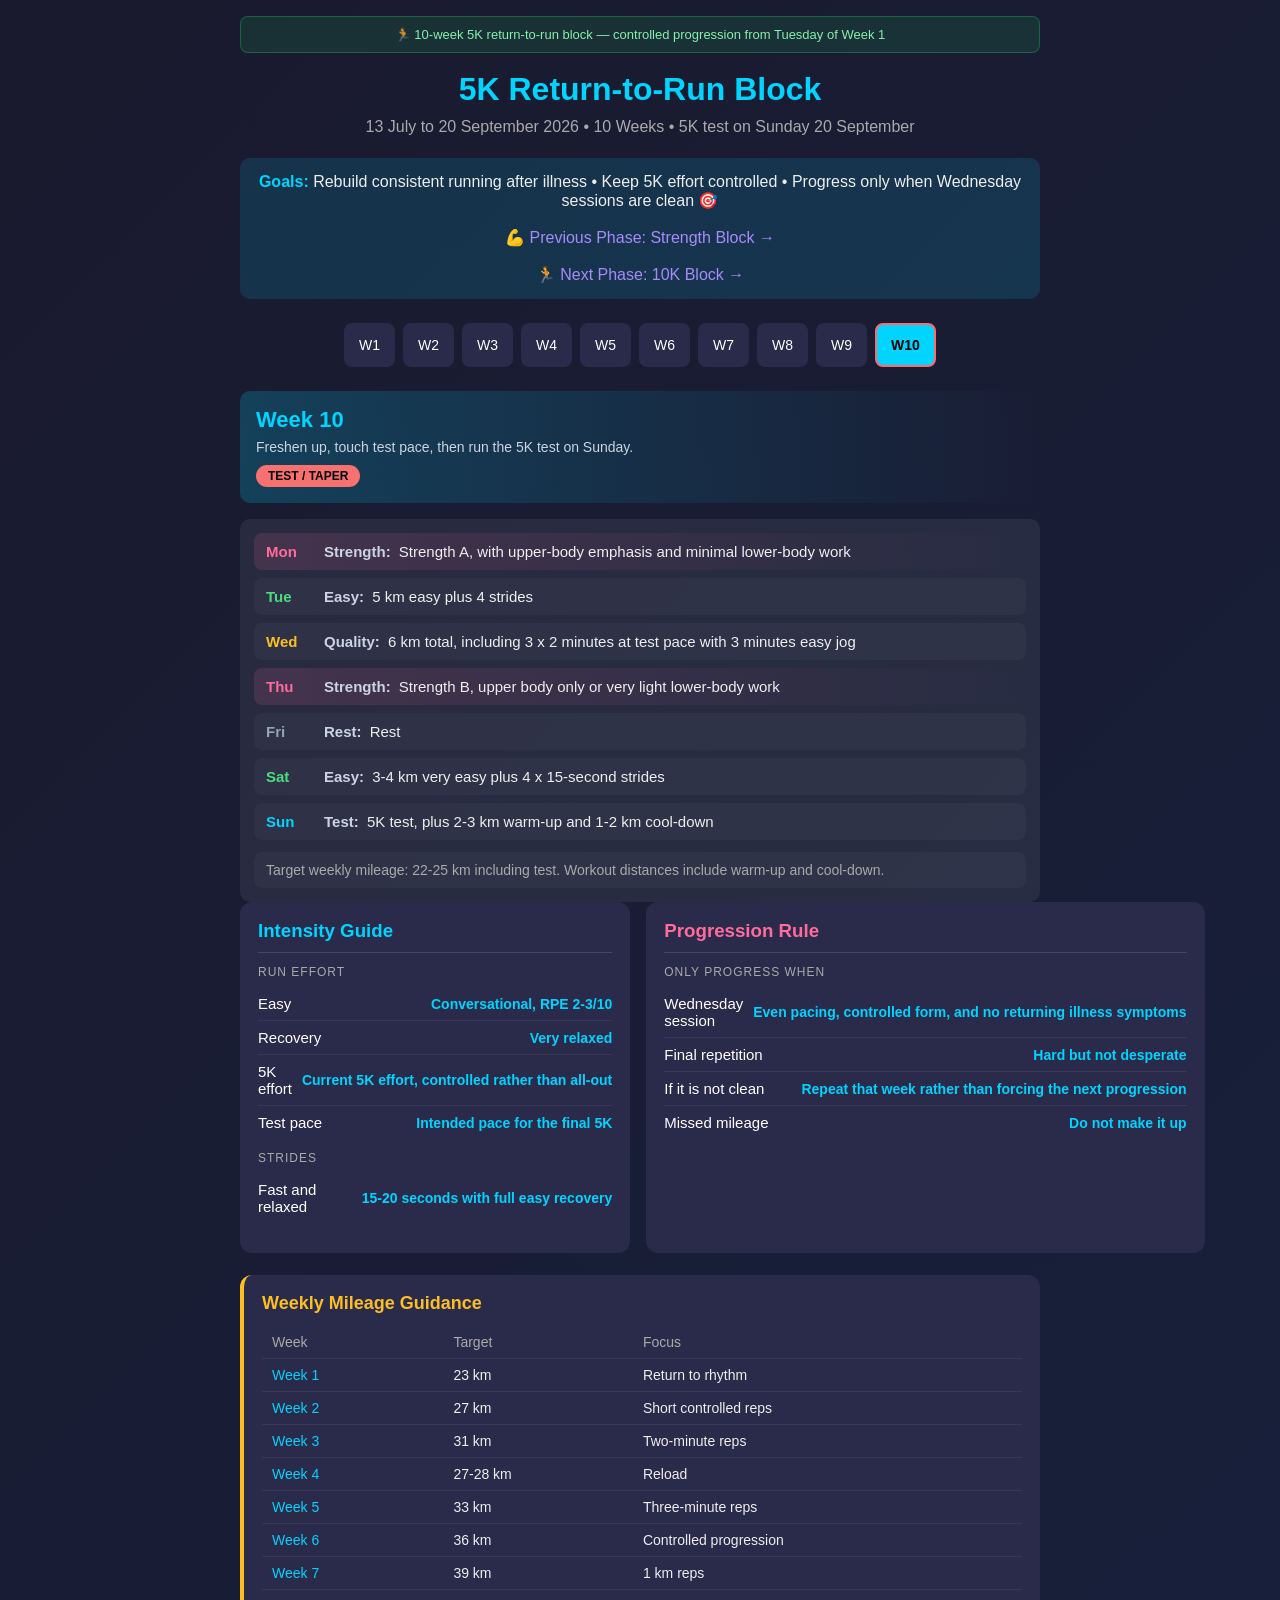
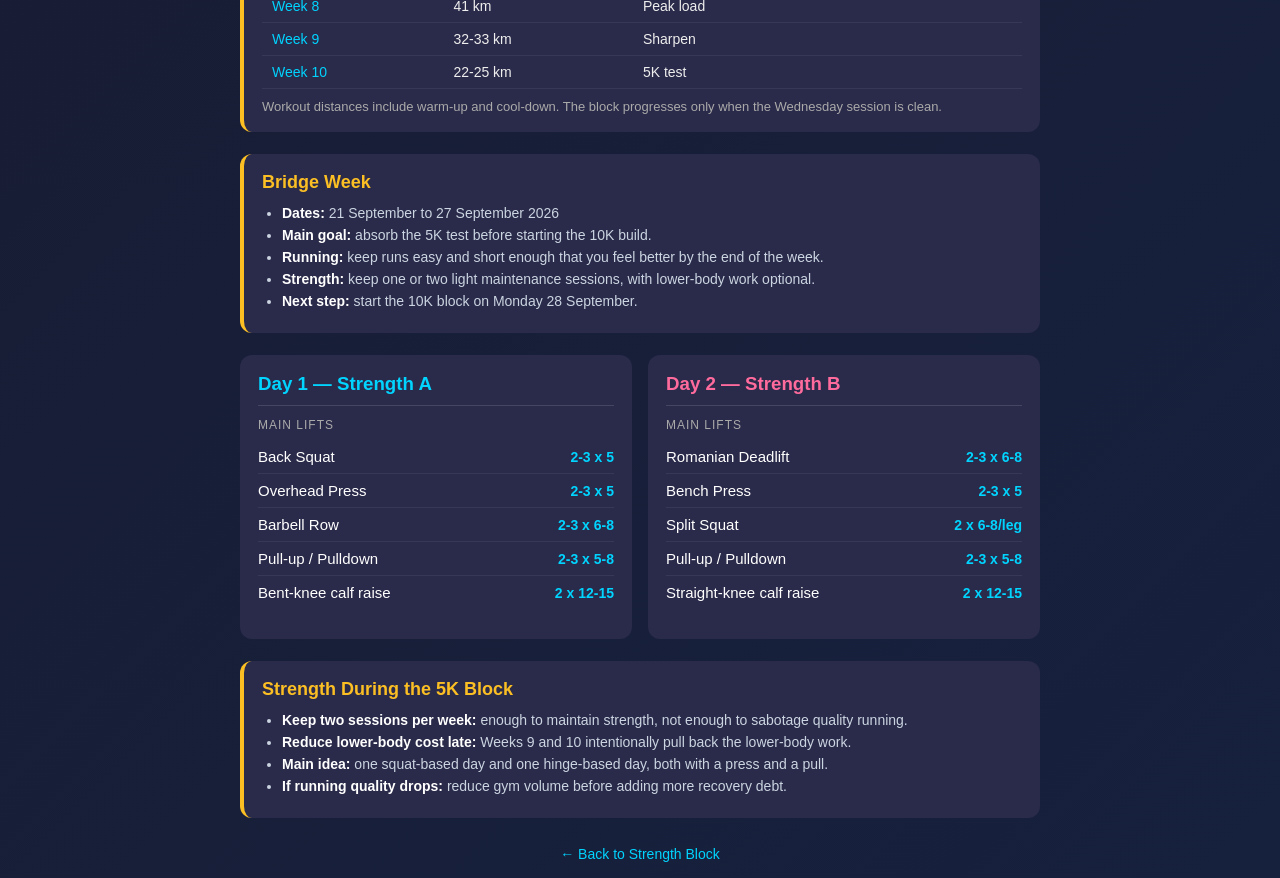
==== commit 390fb295: "Make 5K block the default page" ====
--- a/index.html
+++ b/index.html
@@ -3,26 +3,22 @@
 <head>
     <meta charset="UTF-8">
     <meta name="viewport" content="width=device-width, initial-scale=1.0">
-    <title>Strength Block</title>
+    <title>5K Return-to-Run Block</title>
     <link rel="stylesheet" href="styles.css">
 </head>
 <body>
     <main class="container">
-        <div class="draft-banner">💪 Strength-first runway from 11 May, with a slightly roomier handoff into the 5K block</div>
-
-        <h1>Strength Block</h1>
-        <p class="subtitle">11 May to 12 July 2026 • 8 Strength Weeks + 1 Transition Week • Build strength, keep running alive</p>
+        <div class="draft-banner">🏃 10-week 5K return-to-run block — controlled progression from Tuesday of Week 1</div>
+
+        <h1>5K Return-to-Run Block</h1>
+        <p class="subtitle">13 July to 20 September 2026 • 10 Weeks • 5K test on Sunday 20 September</p>
 
         <div class="goal">
-            <strong>Goals:</strong> Build useful strength and robustness • Keep aerobic fitness ticking over • Arrive fresh for the 5K block 🎯
+            <strong>Goals:</strong> Rebuild consistent running after illness • Keep 5K effort controlled • Progress only when Wednesday sessions are clean 🎯
             <br><br>
-            <a class="goal-link" href="mobility.html">🧘 Daily Mobility Program →</a>
+            <a class="goal-link" href="strength-block.html">💪 Previous Phase: Strength Block →</a>
             <br><br>
-            <a class="goal-link" href="recovery-block.html">🌿 Post-HM Recovery Month →</a>
-            <br><br>
-            <a class="goal-link" href="strength-scorecard.html">📋 Strength Scorecard →</a>
-            <br><br>
-            <a class="goal-link" href="5k-block.html">🏃 Next Phase: 5K Block →</a>
+            <a class="goal-link" href="10k-block.html">🏃 Next Phase: 10K Block →</a>
         </div>
 
         <nav class="week-nav" aria-label="Week selector">
@@ -34,267 +30,294 @@
             <button class="week-btn" data-week="6">W6</button>
             <button class="week-btn" data-week="7">W7</button>
             <button class="week-btn" data-week="8">W8</button>
-            <button class="week-btn transition" data-week="9">T1</button>
+            <button class="week-btn" data-week="9">W9</button>
+            <button class="week-btn taper" data-week="10">W10</button>
         </nav>
 
         <div class="week active" id="week1">
             <div class="week-header">
                 <h2>Week 1</h2>
-                <div class="week-summary">Start light. Learn the rhythm. No heroics.</div>
-                <span class="phase-tag phase-build">BASE / GROOVE</span>
-            </div>
-            <div class="week-card">
-                <div class="day day-rest"><div class="day-name">Mon</div><div class="day-desc"><span class="day-type">Rest:</span> Rest or gentle walk</div></div>
-                <div class="day day-strength"><div class="day-name">Tue</div><div class="day-desc"><span class="day-type">Strength:</span> Strength A — Squat 42.5 kg, OHP 17.5 kg, Row 25 kg</div></div>
-                <div class="day day-easy"><div class="day-name">Wed</div><div class="day-desc"><span class="day-type">Easy:</span> Easy run 30–40 min + 4 strides</div></div>
-                <div class="day day-strength"><div class="day-name">Thu</div><div class="day-desc"><span class="day-type">Strength:</span> Strength B — Deadlift 50 kg, Bench 27.5 kg</div></div>
-                <div class="day day-rest"><div class="day-name">Fri</div><div class="day-desc"><span class="day-type">Rest:</span> Rest / mobility</div></div>
-                <div class="day day-strength"><div class="day-name">Sat</div><div class="day-desc"><span class="day-type">Strength:</span> Strength C — light runner support day</div></div>
-                <div class="day day-long"><div class="day-name">Sun</div><div class="day-desc"><span class="day-type">Long:</span> Long easy run 50–60 min</div></div>
-                <div class="note">Keep 2–4 reps in reserve on the main lifts. These listed weights are just for week 1. The point is to get stronger without burying the running legs.</div>
+                <div class="week-summary">Return to rhythm. Keep every rep controlled and finish feeling like there was more available.</div>
+                <span class="phase-tag phase-build">RETURN</span>
+            </div>
+            <div class="week-card">
+                <div class="day day-strength"><div class="day-name">Mon</div><div class="day-desc"><span class="day-type">Strength:</span> Strength A</div></div>
+                <div class="day day-easy"><div class="day-name">Tue</div><div class="day-desc"><span class="day-type">Easy:</span> 5 km easy</div></div>
+                <div class="day day-quality"><div class="day-name">Wed</div><div class="day-desc"><span class="day-type">Quality:</span> 6 km total, including 6 x 1 minute at controlled 5K effort with 90 seconds easy jog</div></div>
+                <div class="day day-strength"><div class="day-name">Thu</div><div class="day-desc"><span class="day-type">Strength:</span> Strength B</div></div>
+                <div class="day day-rest"><div class="day-name">Fri</div><div class="day-desc"><span class="day-type">Rest:</span> Rest</div></div>
+                <div class="day day-easy"><div class="day-name">Sat</div><div class="day-desc"><span class="day-type">Easy:</span> 4 km easy</div></div>
+                <div class="day day-long"><div class="day-name">Sun</div><div class="day-desc"><span class="day-type">Long:</span> 8 km easy long run</div></div>
+                <div class="note">Target weekly mileage: 23 km. Workout distances include warm-up and cool-down.</div>
             </div>
         </div>
 
         <div class="week" id="week2">
             <div class="week-header">
                 <h2>Week 2</h2>
-                <div class="week-summary">Same structure. Tiny progression only if week 1 felt clean.</div>
-                <span class="phase-tag phase-build">BASE / GROOVE</span>
-            </div>
-            <div class="week-card">
-                <div class="day day-rest"><div class="day-name">Mon</div><div class="day-desc"><span class="day-type">Rest:</span> Rest or gentle walk</div></div>
-                <div class="day day-strength"><div class="day-name">Tue</div><div class="day-desc"><span class="day-type">Strength:</span> Strength A</div></div>
-                <div class="day day-easy"><div class="day-name">Wed</div><div class="day-desc"><span class="day-type">Easy:</span> Easy run 35–40 min + 4 strides</div></div>
-                <div class="day day-strength"><div class="day-name">Thu</div><div class="day-desc"><span class="day-type">Strength:</span> Strength B</div></div>
-                <div class="day day-rest"><div class="day-name">Fri</div><div class="day-desc"><span class="day-type">Rest:</span> Rest / mobility</div></div>
-                <div class="day day-strength"><div class="day-name">Sat</div><div class="day-desc"><span class="day-type">Strength:</span> Strength C — light runner support day</div></div>
-                <div class="day day-long"><div class="day-name">Sun</div><div class="day-desc"><span class="day-type">Long:</span> Long easy run 55–65 min</div></div>
+                <div class="week-summary">A small volume step while the Wednesday work stays short and repeatable.</div>
+                <span class="phase-tag phase-build">RETURN</span>
+            </div>
+            <div class="week-card">
+                <div class="day day-strength"><div class="day-name">Mon</div><div class="day-desc"><span class="day-type">Strength:</span> Strength A</div></div>
+                <div class="day day-easy"><div class="day-name">Tue</div><div class="day-desc"><span class="day-type">Easy:</span> 5 km easy</div></div>
+                <div class="day day-quality"><div class="day-name">Wed</div><div class="day-desc"><span class="day-type">Quality:</span> 7 km total, including 8 x 1 minute at the same 5K effort with 90 seconds easy jog</div></div>
+                <div class="day day-strength"><div class="day-name">Thu</div><div class="day-desc"><span class="day-type">Strength:</span> Strength B</div></div>
+                <div class="day day-easy"><div class="day-name">Fri</div><div class="day-desc"><span class="day-type">Recovery:</span> 4 km recovery</div></div>
+                <div class="day day-rest"><div class="day-name">Sat</div><div class="day-desc"><span class="day-type">Rest:</span> Rest</div></div>
+                <div class="day day-long"><div class="day-name">Sun</div><div class="day-desc"><span class="day-type">Long:</span> 11 km easy long run</div></div>
+                <div class="note">Target weekly mileage: 27 km. Workout distances include warm-up and cool-down.</div>
             </div>
         </div>
 
         <div class="week" id="week3">
             <div class="week-header">
                 <h2>Week 3</h2>
-                <div class="week-summary">Build consistency. Add a little more aerobic support, not more drama.</div>
-                <span class="phase-tag phase-progress">PROGRESS / BUILD</span>
-            </div>
-            <div class="week-card">
-                <div class="day day-rest"><div class="day-name">Mon</div><div class="day-desc"><span class="day-type">Rest:</span> Rest or walk</div></div>
-                <div class="day day-strength"><div class="day-name">Tue</div><div class="day-desc"><span class="day-type">Strength:</span> Strength A</div></div>
-                <div class="day day-easy"><div class="day-name">Wed</div><div class="day-desc"><span class="day-type">Easy:</span> Easy run 35–45 min + 4–6 strides</div></div>
-                <div class="day day-strength"><div class="day-name">Thu</div><div class="day-desc"><span class="day-type">Strength:</span> Strength B</div></div>
-                <div class="day day-rest"><div class="day-name">Fri</div><div class="day-desc"><span class="day-type">Rest:</span> Rest / recovery</div></div>
-                <div class="day day-strength"><div class="day-name">Sat</div><div class="day-desc"><span class="day-type">Strength:</span> Strength C — light runner support day</div></div>
-                <div class="day day-long"><div class="day-name">Sun</div><div class="day-desc"><span class="day-type">Long:</span> Long easy run 60–70 min</div></div>
+                <div class="week-summary">Extend the reps to two minutes, but keep the form smooth and the effort honest.</div>
+                <span class="phase-tag phase-build">BUILD</span>
+            </div>
+            <div class="week-card">
+                <div class="day day-strength"><div class="day-name">Mon</div><div class="day-desc"><span class="day-type">Strength:</span> Strength A</div></div>
+                <div class="day day-easy"><div class="day-name">Tue</div><div class="day-desc"><span class="day-type">Easy:</span> 6 km easy</div></div>
+                <div class="day day-quality"><div class="day-name">Wed</div><div class="day-desc"><span class="day-type">Quality:</span> 8 km total, including 6 x 2 minutes at 5K effort with 90 seconds easy jog</div></div>
+                <div class="day day-strength"><div class="day-name">Thu</div><div class="day-desc"><span class="day-type">Strength:</span> Strength B</div></div>
+                <div class="day day-easy"><div class="day-name">Fri</div><div class="day-desc"><span class="day-type">Recovery:</span> 4 km recovery</div></div>
+                <div class="day day-easy"><div class="day-name">Sat</div><div class="day-desc"><span class="day-type">Easy:</span> 3 km easy plus 4 strides</div></div>
+                <div class="day day-long"><div class="day-name">Sun</div><div class="day-desc"><span class="day-type">Long:</span> 10 km easy long run</div></div>
+                <div class="note">Target weekly mileage: 31 km. Workout distances include warm-up and cool-down.</div>
             </div>
         </div>
 
         <div class="week" id="week4">
             <div class="week-header">
                 <h2>Week 4</h2>
-                <div class="week-summary">Keep building, but stay tidy. No ugly grinders in the gym.</div>
-                <span class="phase-tag phase-progress">PROGRESS / BUILD</span>
-            </div>
-            <div class="week-card">
-                <div class="day day-rest"><div class="day-name">Mon</div><div class="day-desc"><span class="day-type">Rest:</span> Rest or walk</div></div>
-                <div class="day day-strength"><div class="day-name">Tue</div><div class="day-desc"><span class="day-type">Strength:</span> Strength A</div></div>
-                <div class="day day-easy"><div class="day-name">Wed</div><div class="day-desc"><span class="day-type">Easy:</span> Easy run 35–45 min + 4–6 strides</div></div>
-                <div class="day day-strength"><div class="day-name">Thu</div><div class="day-desc"><span class="day-type">Strength:</span> Strength B</div></div>
-                <div class="day day-rest"><div class="day-name">Fri</div><div class="day-desc"><span class="day-type">Rest:</span> Rest / mobility</div></div>
-                <div class="day day-strength"><div class="day-name">Sat</div><div class="day-desc"><span class="day-type">Strength:</span> Strength C — light runner support day</div></div>
-                <div class="day day-long"><div class="day-name">Sun</div><div class="day-desc"><span class="day-type">Long:</span> Long easy run 65–75 min</div></div>
+                <div class="week-summary">A lighter week with just enough speed to stay coordinated.</div>
+                <span class="phase-tag phase-build">RELOAD</span>
+            </div>
+            <div class="week-card">
+                <div class="day day-strength"><div class="day-name">Mon</div><div class="day-desc"><span class="day-type">Strength:</span> Strength A</div></div>
+                <div class="day day-easy"><div class="day-name">Tue</div><div class="day-desc"><span class="day-type">Easy:</span> 5 km easy</div></div>
+                <div class="day day-quality"><div class="day-name">Wed</div><div class="day-desc"><span class="day-type">Quality:</span> 7 km total, including 5 x 2 minutes at 5K effort with 90 seconds easy jog, then 4 x 20-second strides</div></div>
+                <div class="day day-strength"><div class="day-name">Thu</div><div class="day-desc"><span class="day-type">Strength:</span> Strength B</div></div>
+                <div class="day day-easy"><div class="day-name">Fri</div><div class="day-desc"><span class="day-type">Recovery:</span> 4 km recovery</div></div>
+                <div class="day day-rest"><div class="day-name">Sat</div><div class="day-desc"><span class="day-type">Rest:</span> Rest</div></div>
+                <div class="day day-long"><div class="day-name">Sun</div><div class="day-desc"><span class="day-type">Long:</span> 11 km easy long run</div></div>
+                <div class="note">Target weekly mileage: 27-28 km. Workout distances include warm-up and cool-down.</div>
             </div>
         </div>
 
         <div class="week" id="week5">
             <div class="week-header">
                 <h2>Week 5</h2>
-                <div class="week-summary">Peak strength week, but still sane. Running stays supportive.</div>
-                <span class="phase-tag phase-progress">PEAK STRENGTH</span>
-            </div>
-            <div class="week-card">
-                <div class="day day-rest"><div class="day-name">Mon</div><div class="day-desc"><span class="day-type">Rest:</span> Rest or walk</div></div>
-                <div class="day day-strength"><div class="day-name">Tue</div><div class="day-desc"><span class="day-type">Strength:</span> Strength A</div></div>
-                <div class="day day-easy"><div class="day-name">Wed</div><div class="day-desc"><span class="day-type">Easy:</span> Easy run 35–45 min + strides</div></div>
-                <div class="day day-strength"><div class="day-name">Thu</div><div class="day-desc"><span class="day-type">Strength:</span> Strength B</div></div>
-                <div class="day day-rest"><div class="day-name">Fri</div><div class="day-desc"><span class="day-type">Rest:</span> Rest / recovery</div></div>
-                <div class="day day-strength"><div class="day-name">Sat</div><div class="day-desc"><span class="day-type">Strength:</span> Strength C — light runner support day</div></div>
-                <div class="day day-long"><div class="day-name">Sun</div><div class="day-desc"><span class="day-type">Long:</span> Long easy run 70–75 min</div></div>
-                <div class="note">If fatigue gets a bit spicy, cut accessory volume before touching the main lifts.</div>
+                <div class="week-summary">Build again. Three-minute reps bring more 5K-specific durability.</div>
+                <span class="phase-tag phase-specific">BUILD</span>
+            </div>
+            <div class="week-card">
+                <div class="day day-strength"><div class="day-name">Mon</div><div class="day-desc"><span class="day-type">Strength:</span> Strength A</div></div>
+                <div class="day day-easy"><div class="day-name">Tue</div><div class="day-desc"><span class="day-type">Easy:</span> 6 km easy plus 4 strides</div></div>
+                <div class="day day-quality"><div class="day-name">Wed</div><div class="day-desc"><span class="day-type">Quality:</span> 9 km total, including 5 x 3 minutes at 5K effort with 2 minutes easy jog</div></div>
+                <div class="day day-strength"><div class="day-name">Thu</div><div class="day-desc"><span class="day-type">Strength:</span> Strength B</div></div>
+                <div class="day day-easy"><div class="day-name">Fri</div><div class="day-desc"><span class="day-type">Recovery:</span> 5 km recovery</div></div>
+                <div class="day day-easy"><div class="day-name">Sat</div><div class="day-desc"><span class="day-type">Easy:</span> 3 km easy</div></div>
+                <div class="day day-long"><div class="day-name">Sun</div><div class="day-desc"><span class="day-type">Long:</span> 10 km easy long run</div></div>
+                <div class="note">Target weekly mileage: 33 km. Workout distances include warm-up and cool-down.</div>
             </div>
         </div>
 
         <div class="week" id="week6">
             <div class="week-header">
                 <h2>Week 6</h2>
-                <div class="week-summary">Consolidate. Strong, fresh-ish, and ready to pivot toward running.</div>
-                <span class="phase-tag phase-progress">CONSOLIDATE</span>
-            </div>
-            <div class="week-card">
-                <div class="day day-rest"><div class="day-name">Mon</div><div class="day-desc"><span class="day-type">Rest:</span> Rest or walk</div></div>
-                <div class="day day-strength"><div class="day-name">Tue</div><div class="day-desc"><span class="day-type">Strength:</span> Strength A, slightly reduced volume</div></div>
-                <div class="day day-easy"><div class="day-name">Wed</div><div class="day-desc"><span class="day-type">Easy:</span> Easy run 35–45 min + strides</div></div>
-                <div class="day day-strength"><div class="day-name">Thu</div><div class="day-desc"><span class="day-type">Strength:</span> Strength B, slightly reduced volume</div></div>
-                <div class="day day-rest"><div class="day-name">Fri</div><div class="day-desc"><span class="day-type">Rest:</span> Rest / mobility</div></div>
-                <div class="day day-strength"><div class="day-name">Sat</div><div class="day-desc"><span class="day-type">Strength:</span> Strength C — lighter, reduced volume</div></div>
-                <div class="day day-long"><div class="day-name">Sun</div><div class="day-desc"><span class="day-type">Long:</span> Long easy run 65–75 min</div></div>
-            </div>
-        </div>
+                <div class="week-summary">Same controlled 5K effort, a little more total load.</div>
+                <span class="phase-tag phase-specific">BUILD</span>
+            </div>
+            <div class="week-card">
+                <div class="day day-strength"><div class="day-name">Mon</div><div class="day-desc"><span class="day-type">Strength:</span> Strength A</div></div>
+                <div class="day day-easy"><div class="day-name">Tue</div><div class="day-desc"><span class="day-type">Easy:</span> 7 km easy</div></div>
+                <div class="day day-quality"><div class="day-name">Wed</div><div class="day-desc"><span class="day-type">Quality:</span> 9 km total, including 6 x 3 minutes at the same 5K effort with 2 minutes easy jog</div></div>
+                <div class="day day-strength"><div class="day-name">Thu</div><div class="day-desc"><span class="day-type">Strength:</span> Strength B</div></div>
+                <div class="day day-easy"><div class="day-name">Fri</div><div class="day-desc"><span class="day-type">Recovery:</span> 5 km recovery</div></div>
+                <div class="day day-easy"><div class="day-name">Sat</div><div class="day-desc"><span class="day-type">Easy:</span> 4 km easy plus 4 strides</div></div>
+                <div class="day day-long"><div class="day-name">Sun</div><div class="day-desc"><span class="day-type">Long:</span> 11 km easy long run</div></div>
+                <div class="note">Target weekly mileage: 36 km. Workout distances include warm-up and cool-down.</div>
+            </div>
+        </div>
+
         <div class="week" id="week7">
             <div class="week-header">
                 <h2>Week 7</h2>
-                <div class="week-summary">Rebuild after being sick. Keep the structure, but let the body catch up.</div>
-                <span class="phase-tag phase-progress">REBUILD / RETURN</span>
-            </div>
-            <div class="week-card">
-                <div class="day day-rest"><div class="day-name">Mon</div><div class="day-desc"><span class="day-type">Rest:</span> Rest or easy walk</div></div>
-                <div class="day day-strength"><div class="day-name">Tue</div><div class="day-desc"><span class="day-type">Strength:</span> Strength A, conservative loads</div></div>
-                <div class="day day-easy"><div class="day-name">Wed</div><div class="day-desc"><span class="day-type">Easy:</span> Easy run 30–40 min, only if symptoms are clear</div></div>
-                <div class="day day-strength"><div class="day-name">Thu</div><div class="day-desc"><span class="day-type">Strength:</span> Strength B, leave plenty in reserve</div></div>
-                <div class="day day-rest"><div class="day-name">Fri</div><div class="day-desc"><span class="day-type">Rest:</span> Rest / mobility</div></div>
-                <div class="day day-strength"><div class="day-name">Sat</div><div class="day-desc"><span class="day-type">Strength:</span> Strength C — light runner support day</div></div>
-                <div class="day day-long"><div class="day-name">Sun</div><div class="day-desc"><span class="day-type">Long:</span> Long easy run 55–70 min, effort very easy</div></div>
-                <div class="note">This is a return-to-rhythm week. If anything feels off, cut the run volume first and keep the lifts crisp rather than heavy.</div>
+                <div class="week-summary">Move to kilometre reps at current 5K effort without turning it into a race.</div>
+                <span class="phase-tag phase-specific">SPECIFIC</span>
+            </div>
+            <div class="week-card">
+                <div class="day day-strength"><div class="day-name">Mon</div><div class="day-desc"><span class="day-type">Strength:</span> Strength A</div></div>
+                <div class="day day-easy"><div class="day-name">Tue</div><div class="day-desc"><span class="day-type">Easy:</span> 7 km easy plus 4 strides</div></div>
+                <div class="day day-quality"><div class="day-name">Wed</div><div class="day-desc"><span class="day-type">Quality:</span> 10 km total, including 5 x 1 km at current 5K effort with 2 minutes 30 seconds easy jog</div></div>
+                <div class="day day-strength"><div class="day-name">Thu</div><div class="day-desc"><span class="day-type">Strength:</span> Strength B</div></div>
+                <div class="day day-easy"><div class="day-name">Fri</div><div class="day-desc"><span class="day-type">Recovery:</span> 5 km recovery</div></div>
+                <div class="day day-easy"><div class="day-name">Sat</div><div class="day-desc"><span class="day-type">Easy:</span> 5 km easy</div></div>
+                <div class="day day-long"><div class="day-name">Sun</div><div class="day-desc"><span class="day-type">Long:</span> 12 km easy long run</div></div>
+                <div class="note">Target weekly mileage: 39 km. Workout distances include warm-up and cool-down.</div>
             </div>
         </div>
 
         <div class="week" id="week8">
             <div class="week-header">
                 <h2>Week 8</h2>
-                <div class="week-summary">Consolidate the extended strength block before the two-week handoff.</div>
-                <span class="phase-tag phase-progress">CONSOLIDATE</span>
-            </div>
-            <div class="week-card">
-                <div class="day day-rest"><div class="day-name">Mon</div><div class="day-desc"><span class="day-type">Rest:</span> Rest or walk</div></div>
-                <div class="day day-strength"><div class="day-name">Tue</div><div class="day-desc"><span class="day-type">Strength:</span> Strength A</div></div>
-                <div class="day day-easy"><div class="day-name">Wed</div><div class="day-desc"><span class="day-type">Easy:</span> Easy run 35–45 min + optional strides</div></div>
-                <div class="day day-strength"><div class="day-name">Thu</div><div class="day-desc"><span class="day-type">Strength:</span> Strength B</div></div>
-                <div class="day day-rest"><div class="day-name">Fri</div><div class="day-desc"><span class="day-type">Rest:</span> Rest / mobility</div></div>
-                <div class="day day-strength"><div class="day-name">Sat</div><div class="day-desc"><span class="day-type">Strength:</span> Strength C — light runner support day</div></div>
-                <div class="day day-long"><div class="day-name">Sun</div><div class="day-desc"><span class="day-type">Long:</span> Long easy run 65–75 min</div></div>
-                <div class="note">If the sickness hangover is still there, treat this as another rebuild week. The goal is to arrive healthy for the transition, not to win July.</div>
+                <div class="week-summary">Peak week. Let the fitness show up through even pacing, not strain.</div>
+                <span class="phase-tag phase-sharpen">PEAK</span>
+            </div>
+            <div class="week-card">
+                <div class="day day-strength"><div class="day-name">Mon</div><div class="day-desc"><span class="day-type">Strength:</span> Strength A</div></div>
+                <div class="day day-easy"><div class="day-name">Tue</div><div class="day-desc"><span class="day-type">Easy:</span> 7 km easy</div></div>
+                <div class="day day-quality"><div class="day-name">Wed</div><div class="day-desc"><span class="day-type">Quality:</span> 10 km total, including 6 x 1 km at current 5K effort with 2 minutes easy jog</div></div>
+                <div class="day day-strength"><div class="day-name">Thu</div><div class="day-desc"><span class="day-type">Strength:</span> Strength B</div></div>
+                <div class="day day-easy"><div class="day-name">Fri</div><div class="day-desc"><span class="day-type">Recovery:</span> 5 km recovery</div></div>
+                <div class="day day-easy"><div class="day-name">Sat</div><div class="day-desc"><span class="day-type">Easy:</span> 6 km easy plus 4 strides</div></div>
+                <div class="day day-long"><div class="day-name">Sun</div><div class="day-desc"><span class="day-type">Long:</span> 13 km easy long run</div></div>
+                <div class="note">Target weekly mileage: 41 km. Workout distances include warm-up and cool-down.</div>
             </div>
         </div>
 
         <div class="week" id="week9">
             <div class="week-header">
-                <h2>Transition Week</h2>
-                <div class="week-summary">Final bridge week. Keep the strength light and let running frequency feel normal again.</div>
-                <span class="phase-tag phase-transition">TRANSITION</span>
-            </div>
-            <div class="week-card">
-                <div class="day day-rest"><div class="day-name">Mon</div><div class="day-desc"><span class="day-type">Rest:</span> Rest or walk</div></div>
-                <div class="day day-strength"><div class="day-name">Tue</div><div class="day-desc"><span class="day-type">Strength:</span> Light Strength A</div></div>
-                <div class="day day-easy"><div class="day-name">Wed</div><div class="day-desc"><span class="day-type">Easy:</span> Easy run 35–45 min + 4 strides</div></div>
-                <div class="day day-easy"><div class="day-name">Thu</div><div class="day-desc"><span class="day-type">Easy:</span> Easy run 30–35 min</div></div>
-                <div class="day day-rest"><div class="day-name">Fri</div><div class="day-desc"><span class="day-type">Rest:</span> Rest / mobility</div></div>
-                <div class="day day-strength"><div class="day-name">Sat</div><div class="day-desc"><span class="day-type">Strength:</span> Light Strength C</div></div>
-                <div class="day day-long"><div class="day-name">Sun</div><div class="day-desc"><span class="day-type">Long:</span> Long easy run 70 min</div></div>
-                <div class="note">You should finish this week feeling eager for the 5K block, not still foggy from the gym.</div>
+                <h2>Week 9</h2>
+                <div class="week-summary">Sharpen at intended test pace while reducing the lower-body cost.</div>
+                <span class="phase-tag phase-sharpen">SHARPEN</span>
+            </div>
+            <div class="week-card">
+                <div class="day day-strength"><div class="day-name">Mon</div><div class="day-desc"><span class="day-type">Strength:</span> Strength A, with reduced lower-body volume</div></div>
+                <div class="day day-easy"><div class="day-name">Tue</div><div class="day-desc"><span class="day-type">Easy:</span> 6 km easy</div></div>
+                <div class="day day-quality"><div class="day-name">Wed</div><div class="day-desc"><span class="day-type">Quality:</span> 8-9 km total, including 4 x 1 km at intended 5K test pace with 2 minutes 30 seconds easy jog</div></div>
+                <div class="day day-strength"><div class="day-name">Thu</div><div class="day-desc"><span class="day-type">Strength:</span> Strength B, with light lower-body work</div></div>
+                <div class="day day-easy"><div class="day-name">Fri</div><div class="day-desc"><span class="day-type">Recovery:</span> 4 km recovery</div></div>
+                <div class="day day-easy"><div class="day-name">Sat</div><div class="day-desc"><span class="day-type">Easy:</span> 3 km easy plus 4 strides</div></div>
+                <div class="day day-long"><div class="day-name">Sun</div><div class="day-desc"><span class="day-type">Long:</span> 11 km easy long run</div></div>
+                <div class="note">Target weekly mileage: 32-33 km. Workout distances include warm-up and cool-down.</div>
+            </div>
+        </div>
+
+        <div class="week" id="week10">
+            <div class="week-header">
+                <h2>Week 10</h2>
+                <div class="week-summary">Freshen up, touch test pace, then run the 5K test on Sunday.</div>
+                <span class="phase-tag phase-race">TEST / TAPER</span>
+            </div>
+            <div class="week-card">
+                <div class="day day-strength"><div class="day-name">Mon</div><div class="day-desc"><span class="day-type">Strength:</span> Strength A, with upper-body emphasis and minimal lower-body work</div></div>
+                <div class="day day-easy"><div class="day-name">Tue</div><div class="day-desc"><span class="day-type">Easy:</span> 5 km easy plus 4 strides</div></div>
+                <div class="day day-quality"><div class="day-name">Wed</div><div class="day-desc"><span class="day-type">Quality:</span> 6 km total, including 3 x 2 minutes at test pace with 3 minutes easy jog</div></div>
+                <div class="day day-strength"><div class="day-name">Thu</div><div class="day-desc"><span class="day-type">Strength:</span> Strength B, upper body only or very light lower-body work</div></div>
+                <div class="day day-rest"><div class="day-name">Fri</div><div class="day-desc"><span class="day-type">Rest:</span> Rest</div></div>
+                <div class="day day-easy"><div class="day-name">Sat</div><div class="day-desc"><span class="day-type">Easy:</span> 3-4 km very easy plus 4 x 15-second strides</div></div>
+                <div class="day day-long"><div class="day-name">Sun</div><div class="day-desc"><span class="day-type">Test:</span> 5K test, plus 2-3 km warm-up and 1-2 km cool-down</div></div>
+                <div class="note">Target weekly mileage: 22-25 km including test. Workout distances include warm-up and cool-down.</div>
             </div>
         </div>
 
         <div class="sessions">
             <div class="session session-a">
-                <h3>Strength A</h3>
-                <div class="exercise-group">
-                    <div class="exercise-group-title">Main Work</div>
-                    <div class="exercise"><span class="exercise-name">Back Squat</span><span class="exercise-sets">3 x 5</span></div>
-                    <div class="exercise"><span class="exercise-name">Overhead Press</span><span class="exercise-sets">3 x 5</span></div>
-                    <div class="exercise"><span class="exercise-name">Barbell Row</span><span class="exercise-sets">3 x 6–8</span></div>
-                    <div class="exercise"><span class="exercise-name">Bent-knee calf raise</span><span class="exercise-sets">2–3 x 12–15</span></div>
-                    <div class="exercise"><span class="exercise-name">Pull-up / Pulldown</span><span class="exercise-sets">2–3 x 5–8</span></div>
+                <h3>Intensity Guide</h3>
+                <div class="exercise-group">
+                    <div class="exercise-group-title">Run effort</div>
+                    <div class="exercise"><span class="exercise-name">Easy</span><span class="exercise-sets">Conversational, RPE 2-3/10</span></div>
+                    <div class="exercise"><span class="exercise-name">Recovery</span><span class="exercise-sets">Very relaxed</span></div>
+                    <div class="exercise"><span class="exercise-name">5K effort</span><span class="exercise-sets">Current 5K effort, controlled rather than all-out</span></div>
+                    <div class="exercise"><span class="exercise-name">Test pace</span><span class="exercise-sets">Intended pace for the final 5K</span></div>
+                </div>
+                <div class="exercise-group">
+                    <div class="exercise-group-title">Strides</div>
+                    <div class="exercise"><span class="exercise-name">Fast and relaxed</span><span class="exercise-sets">15-20 seconds with full easy recovery</span></div>
                 </div>
             </div>
 
             <div class="session session-b">
-                <h3>Strength B</h3>
-                <div class="exercise-group">
-                    <div class="exercise-group-title">Main Work</div>
-                    <div class="exercise"><span class="exercise-name">Romanian Deadlift or Deadlift</span><span class="exercise-sets">3 x 5–6</span></div>
-                    <div class="exercise"><span class="exercise-name">Bench Press</span><span class="exercise-sets">3 x 5</span></div>
-                    <div class="exercise"><span class="exercise-name">Split Squat</span><span class="exercise-sets">2–3 x 6–8/leg</span></div>
-                    <div class="exercise"><span class="exercise-name">Straight-knee calf raise</span><span class="exercise-sets">2–3 x 12–15</span></div>
-                    <div class="exercise"><span class="exercise-name">Pull-up / Pulldown</span><span class="exercise-sets">2–3 x 5–8</span></div>
-                </div>
-            </div>
-
-            <div class="session session-b">
-                <h3>Strength C — Runner Support Day</h3>
-                <div class="exercise-group">
-                    <div class="exercise-group-title">Focused Work</div>
-                    <div class="exercise"><span class="exercise-name">Step-down or step-up</span><span class="exercise-sets">2 x 6–8/leg</span></div>
-                    <div class="exercise"><span class="exercise-name">Single-leg RDL</span><span class="exercise-sets">2 x 6–8/leg</span></div>
-                    <div class="exercise"><span class="exercise-name">Bent-knee calf raise</span><span class="exercise-sets">2 x 12–15</span></div>
-                    <div class="exercise"><span class="exercise-name">Straight-knee calf raise</span><span class="exercise-sets">2 x 12–15</span></div>
-                    <div class="exercise"><span class="exercise-name">Side plank or dead bug</span><span class="exercise-sets">1–2 sets</span></div>
-                    <div class="exercise"><span class="exercise-name">Optional light pogo hops</span><span class="exercise-sets">1–2 x 15–20</span></div>
+                <h3>Progression Rule</h3>
+                <div class="exercise-group">
+                    <div class="exercise-group-title">Only progress when</div>
+                    <div class="exercise"><span class="exercise-name">Wednesday session</span><span class="exercise-sets">Even pacing, controlled form, and no returning illness symptoms</span></div>
+                    <div class="exercise"><span class="exercise-name">Final repetition</span><span class="exercise-sets">Hard but not desperate</span></div>
+                    <div class="exercise"><span class="exercise-name">If it is not clean</span><span class="exercise-sets">Repeat that week rather than forcing the next progression</span></div>
+                    <div class="exercise"><span class="exercise-name">Missed mileage</span><span class="exercise-sets">Do not make it up</span></div>
                 </div>
             </div>
         </div>
 
         <div class="info-box">
-            <h4>Progression Rules</h4>
+            <h4>Weekly Mileage Guidance</h4>
             <table>
-                <caption class="sr-only">Progression Rules</caption>
+                <caption class="sr-only">Weekly Mileage Guidance</caption>
                 <thead>
-                    <tr><th scope="col">Lift Type</th><th scope="col">How to Progress</th><th scope="col">Notes</th></tr>
+                    <tr><th scope="col">Week</th><th scope="col">Target</th><th scope="col">Focus</th></tr>
                 </thead>
                 <tbody>
-                    <tr>
-                        <td>Main lower body lifts</td>
-                        <td>Add <strong>2.5–5 kg</strong> when all reps are clean</td>
-                        <td>Squat, deadlift, RDL</td>
-                    </tr>
-                    <tr>
-                        <td>Main upper body lifts</td>
-                        <td>Add <strong>1–2.5 kg</strong> when all reps are clean</td>
-                        <td>Bench, OHP</td>
-                    </tr>
-                    <tr>
-                        <td>Rows / split squat / pull work</td>
-                        <td>Add reps first, then add load</td>
-                        <td>Example: 3x6 → 3x7 → 3x8, then increase weight</td>
-                    </tr>
-                    <tr>
-                        <td>Calves</td>
-                        <td>Stay in the range and push smooth reps</td>
-                        <td>No bounce-rep nonsense</td>
-                    </tr>
+                    <tr><td>Week 1</td><td>23 km</td><td>Return to rhythm</td></tr>
+                    <tr><td>Week 2</td><td>27 km</td><td>Short controlled reps</td></tr>
+                    <tr><td>Week 3</td><td>31 km</td><td>Two-minute reps</td></tr>
+                    <tr><td>Week 4</td><td>27-28 km</td><td>Reload</td></tr>
+                    <tr><td>Week 5</td><td>33 km</td><td>Three-minute reps</td></tr>
+                    <tr><td>Week 6</td><td>36 km</td><td>Controlled progression</td></tr>
+                    <tr><td>Week 7</td><td>39 km</td><td>1 km reps</td></tr>
+                    <tr><td>Week 8</td><td>41 km</td><td>Peak load</td></tr>
+                    <tr><td>Week 9</td><td>32-33 km</td><td>Sharpen</td></tr>
+                    <tr><td>Week 10</td><td>22-25 km</td><td>5K test</td></tr>
                 </tbody>
             </table>
-            <p>If bar speed is ugly, hold the weight. This is a strength block, not an ego block.</p>
+            <p>Workout distances include warm-up and cool-down. The block progresses only when the Wednesday session is clean.</p>
         </div>
 
         <div class="info-box">
-            <h4>How running fits during this block</h4>
+            <h4>Bridge Week</h4>
             <ul>
-                <li><strong>Main idea:</strong> strength is the emphasis, but you are not abandoning aerobic fitness.</li>
-                <li><strong>Most runs easy:</strong> keep them conversational and finish feeling better than you started.</li>
-                <li><strong>Saturday Strength C:</strong> this is runner support work, not a sneaky fourth hard session.</li>
-                <li><strong>Keep it tight:</strong> single-leg control, calves, core, and a little elasticity beat a laundry list of low-value fluff.</li>
-                <li><strong>Sunday long run:</strong> long enough to keep the engine alive, not so long it trashes the gym week.</li>
-                <li><strong>Transition phase:</strong> use this week to reduce lifting volume and start feeling ready for the 5K return-to-run block.</li>
+                <li><strong>Dates:</strong> 21 September to 27 September 2026</li>
+                <li><strong>Main goal:</strong> absorb the 5K test before starting the 10K build.</li>
+                <li><strong>Running:</strong> keep runs easy and short enough that you feel better by the end of the week.</li>
+                <li><strong>Strength:</strong> keep one or two light maintenance sessions, with lower-body work optional.</li>
+                <li><strong>Next step:</strong> start the 10K block on Monday 28 September.</li>
             </ul>
         </div>
 
+        <div class="sessions" style="margin-top: 22px;">
+            <div class="session session-a">
+                <h3>Day 1 — Strength A</h3>
+                <div class="exercise-group">
+                    <div class="exercise-group-title">Main lifts</div>
+                    <div class="exercise"><span class="exercise-name">Back Squat</span><span class="exercise-sets">2-3 x 5</span></div>
+                    <div class="exercise"><span class="exercise-name">Overhead Press</span><span class="exercise-sets">2-3 x 5</span></div>
+                    <div class="exercise"><span class="exercise-name">Barbell Row</span><span class="exercise-sets">2-3 x 6-8</span></div>
+                    <div class="exercise"><span class="exercise-name">Pull-up / Pulldown</span><span class="exercise-sets">2-3 x 5-8</span></div>
+                    <div class="exercise"><span class="exercise-name">Bent-knee calf raise</span><span class="exercise-sets">2 x 12-15</span></div>
+                </div>
+            </div>
+
+            <div class="session session-b">
+                <h3>Day 2 — Strength B</h3>
+                <div class="exercise-group">
+                    <div class="exercise-group-title">Main lifts</div>
+                    <div class="exercise"><span class="exercise-name">Romanian Deadlift</span><span class="exercise-sets">2-3 x 6-8</span></div>
+                    <div class="exercise"><span class="exercise-name">Bench Press</span><span class="exercise-sets">2-3 x 5</span></div>
+                    <div class="exercise"><span class="exercise-name">Split Squat</span><span class="exercise-sets">2 x 6-8/leg</span></div>
+                    <div class="exercise"><span class="exercise-name">Pull-up / Pulldown</span><span class="exercise-sets">2-3 x 5-8</span></div>
+                    <div class="exercise"><span class="exercise-name">Straight-knee calf raise</span><span class="exercise-sets">2 x 12-15</span></div>
+                </div>
+            </div>
+        </div>
+
         <div class="info-box">
-            <h4>Why this block had a longer runway</h4>
+            <h4>Strength During the 5K Block</h4>
             <ul>
-                <li><strong>More room to rebuild:</strong> eight focused strength weeks gave you space to recover after being sick without rushing the handoff.</li>
-                <li><strong>The extra runway helped the handoff:</strong> rather than forcing the 5K block while you are still recovering, it gave you a cleaner runway into faster work.</li>
-                <li><strong>Running still matters:</strong> the goal is to carry the strength into the 5K and 10K phases, not live in gym cave mode.</li>
-                <li><strong>Longevity-friendly:</strong> strong, robust, and still aerobically fit is the point.</li>
-                <li><strong>Next step:</strong> move into the 5K block on Monday 13 July with 2 maintenance strength sessions per week.</li>
+                <li><strong>Keep two sessions per week:</strong> enough to maintain strength, not enough to sabotage quality running.</li>
+                <li><strong>Reduce lower-body cost late:</strong> Weeks 9 and 10 intentionally pull back the lower-body work.</li>
+                <li><strong>Main idea:</strong> one squat-based day and one hinge-based day, both with a press and a pull.</li>
+                <li><strong>If running quality drops:</strong> reduce gym volume before adding more recovery debt.</li>
             </ul>
         </div>
-        <a class="back-link" href="index.html">← Back to Sophia Training</a>
+        <a class="back-link" href="strength-block.html">← Back to Strength Block</a>
     </main>
 
     <script src="training.js"></script>
     <script>
         document.addEventListener("DOMContentLoaded", function() {
-            initWeekTabs({ initialWeek: getWeekFromDate("2026-05-11", 9) });
+            initWeekTabs({ initialWeek: getWeekFromDate("2026-07-13", 10) });
         });
     </script>
 </body>
